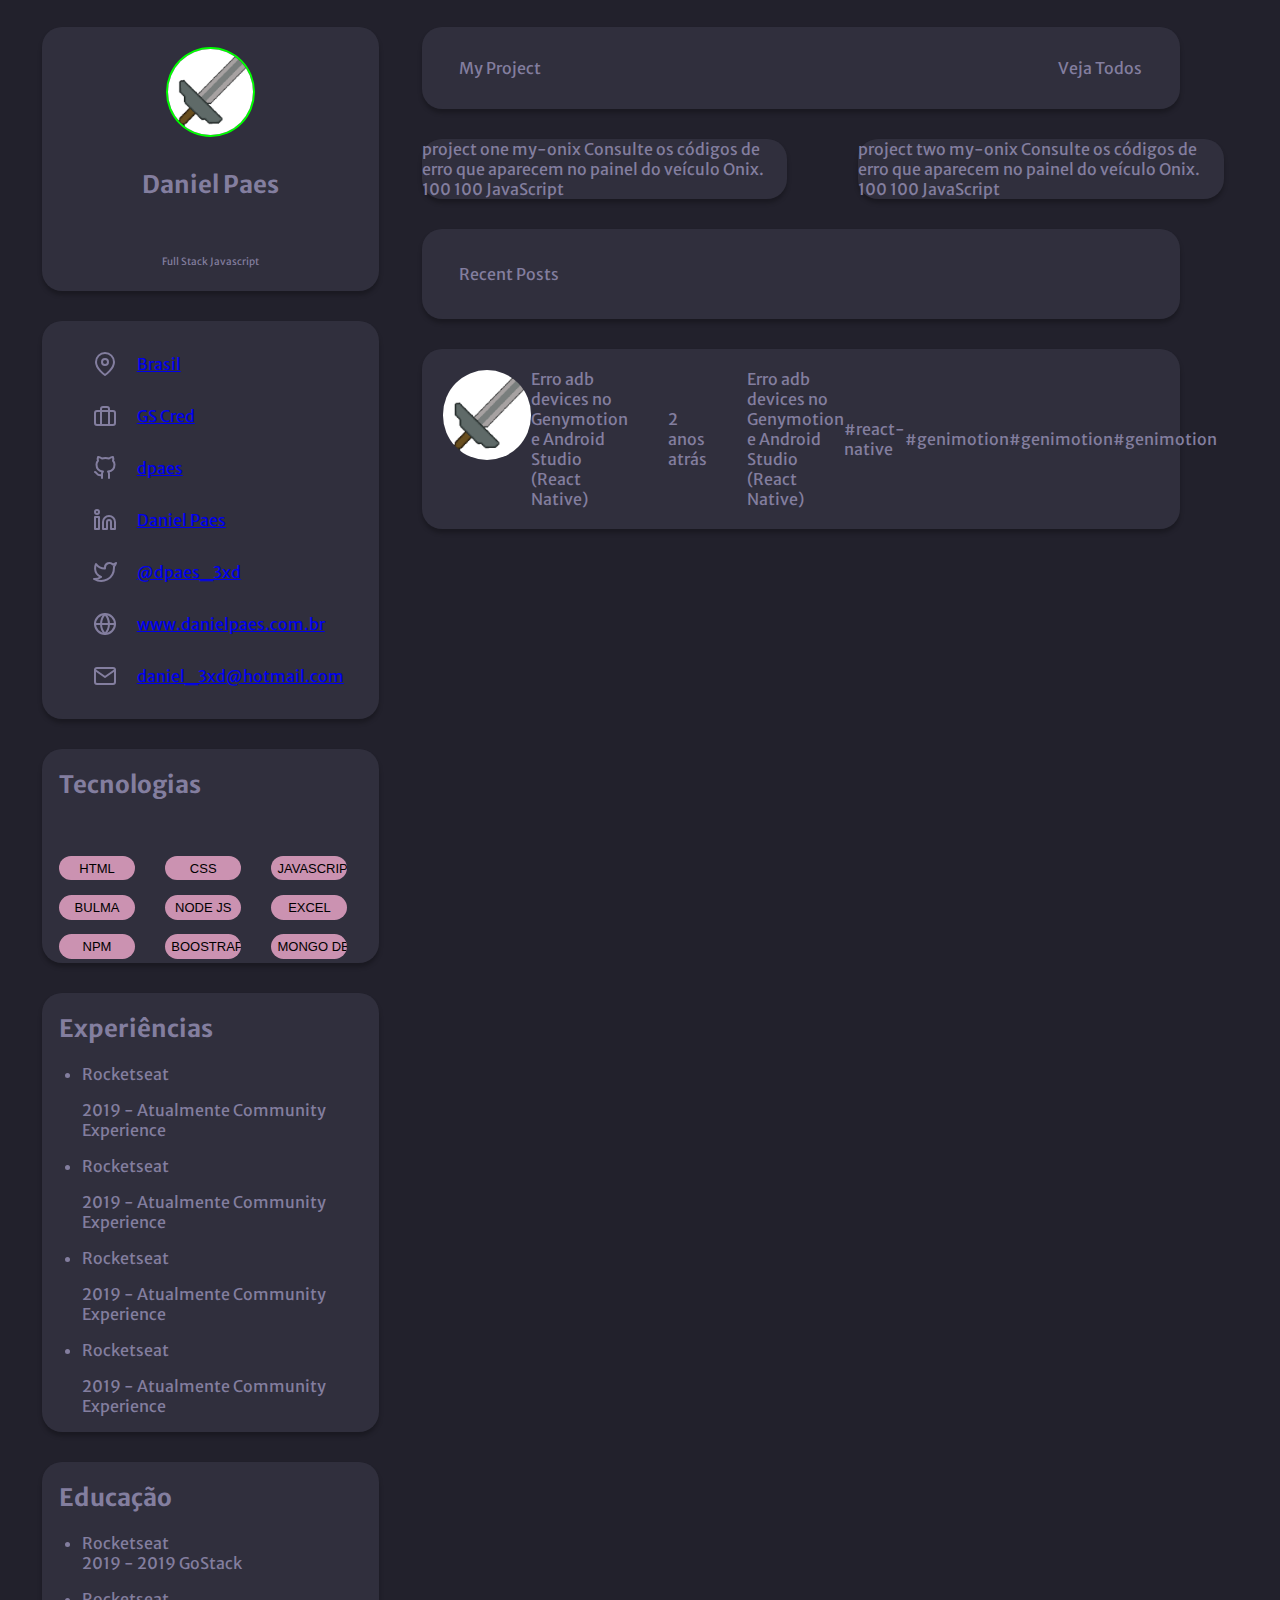
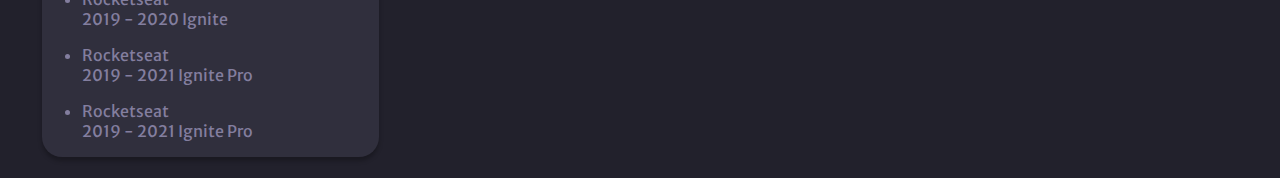
==== index.html @ 26289705 "alterado estilização de caixas e inserido conteudo" ====
<!DOCTYPE html>
<html lang="pt-br">
  <head>
    <meta charset="UTF-8" />
    <meta http-equiv="X-UA-Compatible" content="IE=edge" />
    <meta name="viewport" content="width=device-width, initial-scale=1.0" />
    <link
      rel="shortcut icon"
      href="../assets/favicon.ico"
      type="image/x-icon"
    />
    <title>Projeto Portifólio</title>
    <link rel="preconnect" href="https://fonts.googleapis.com" />
    <link rel="preconnect" href="https://fonts.gstatic.com" crossorigin />
    <link
      href="https://fonts.googleapis.com/css2?family=Merriweather+Sans:wght@400;500;700&display=swap"
      rel="stylesheet"
    />
    <link rel="stylesheet" href="./style.css" />
  </head>
  <body>
    <div class="container">
      <div class="box box-left">
        <div class="box box-profile">
          <br />
          <img
            src="./images/images.png"
            alt="Foto Perfil"
            class="imgProfileRound"
          />
          <h4 class="title-boxes">Daniel Paes</h4>
          <h6 class="miniText-boxes">Full Stack Javascript</h6>
        </div>
        <div class="box box-links">
          <div class="box-inside-links">
            <div class="box-image-links" id="localizacaoDiv">
              <img
                src="./assets/map-pin.svg"
                alt="Localização Icon"
                class="linksIcons"
              />
              <p>
                <a
                  href="https://www.google.com.br/search?q=brasil+localização&sxsrf=ALiCzsbPzWSX9KMfGEysmFuiwO-oyXqjLA%3A1670632378542&ei=utOTY6zbIOLT1sQPnu6x0A8&gs_ssp=eJzj4tDP1TcwNE0rMmD0EkkqSizOzFHIyU9OzMmsSjy8_PDifACklgwG&oq=Brasil+localiza&gs_lcp=[base64]&sclient=gws-wiz-serp"
                  >Brasil</a>
              </p>
            </div>

            <div class="box-image-links">
              <img
                src="./assets/briefcase.svg"
                alt="Mala Icon"
                class="linksIcons"
              />
              <p><a href="https://gscrd.com.br">GS Cred</a></p>
            </div>

            <div class="box-image-links">
              <img
                src="./assets/github.svg"
                alt="githubIcon"
                class="linksIcons"
              />
              <p><a href="https://github.com/dpaes">dpaes</a></p>
            </div>

            <div class="box-image-links">
              <img
                src="./assets/linkedin.svg"
                alt="linkedinIcon"
                class="linksIcons"
              />
              <p><a href="https://www.linkedin.com/in/daniel-paes-683091b6/">Daniel Paes</a></p>
            </div>

            <div class="box-image-links">
              <img
                src="./assets/twitter.svg"
                alt="twitterIcon"
                class="linksIcons"
              />
              <p><a href="https://twitter.com/dpaes_3xd">@dpaes_3xd</a></p>
            </div>

            <div class="box-image-links">
              <img src="./assets/globe.svg" alt="globeIcon" class="linksIcons" />
              <p><a href="./index.html">www.danielpaes.com.br</a></p>
            </div>

            <div class="box-image-links" id="mailDiv">
              <img src="./assets/mail.svg" alt="mailIcon" class="linksIcons" />
              <p><a href="mailto:daniel_3xd@hotmail.com">daniel_3xd@hotmail.com</a></p>
            </div>
          </div>
        </div>
        <div class="box box-tech">
                <div class="div-title-tech">
                <h2 class="title-boxes" id="title-tech">Tecnologias</h2>
                </div>
                <div class="box-techButtons">
                  <input type="button" value="HTML" class="techButtons">
                  <input type="button" value="CSS" class="techButtons">
                  <input type="button" value="JAVASCRIPT" class="techButtons">
                  <input type="button" value="BULMA" class="techButtons">
                  <input type="button" value="NODE JS" class="techButtons">
                  <input type="button" value="EXCEL" class="techButtons">
                  <input type="button" value="NPM" class="techButtons">
                  <input type="button" value="BOOSTRAP" class="techButtons">
                  <input type="button" value="MONGO DB" class="techButtons">
                  
                </div>
            
        </div>
        <div class="box box-experiences">

          <div><h2 id="title-experiences">Experiências</h2></div>

          <div>
            <ul>
              <li>Rocketseat</li>
              <p>2019 - Atualmente
                Community Experience</p>
            </ul>
            <ul>
              <li>Rocketseat</li>
              <p>2019 - Atualmente
                Community Experience</p>
            </ul>
            <ul>
              <li>Rocketseat</li>
              <p>2019 - Atualmente
              Community Experience</p>
            </ul>
            <ul>
              <li>Rocketseat</li>
              <p>2019 - Atualmente
              Community Experience</p>
            </ul>    
          </div>
        </div>
        <div class="box box-education">
          <div><h2 id="title-education">Educação</h2></div>
          <ul>
            <li>Rocketseat</li>
            2019 - 2019
            GoStack
          </ul>
          <ul>
            <li>Rocketseat</li>
            2019 - 2020
            Ignite
          </ul>
          <ul>
            <li>Rocketseat</li>
            2019 - 2021
            Ignite Pro
          </ul>
          <ul>
            <li>Rocketseat</li>
            2019 - 2021
            Ignite Pro 
          </ul>
        </div>
      </div>
      <div class="box box-right">
        <div class="box box-myprojects">
          <div class="myprojects-items"><p>My Project</p></div>
          <div class="myprojects-items"><p>Veja Todos</p></div>
        </div>
        <div class="box box-projectOne">
          project one
          my-onix
          Consulte os códigos de erro que aparecem no painel do veículo Onix.
          100
          100
          JavaScript
        </div>
        <div class="box box-projectTwo">
          project two
          my-onix
          Consulte os códigos de erro que aparecem no painel do veículo Onix.
          100
          100
          JavaScript
        </div>
        <div class="box box-recentPosts">
          <div class="title-recent-posts">
            Recent Posts
          </div>
        </div>
        <div class="box box-posts">
          <div class="box-img-posts">
            <img src="./images/images.png" 
            alt="Foto Perfil" class="imgPostRound"/>
          </div>

          <p>Erro adb devices no Genymotion e Android Studio (React Native)</p>
          <blockquote>
            <p>2 anos atrás</p>
          </blockquote>
          
          <p>Erro adb devices no Genymotion e Android Studio (React Native)</p>

          <p>#react-native</p>
          <p>#genimotion</p>
          <p>#genimotion</p>
          <p>#genimotion</p>
        </div>
      </div>
    </div>
  </body>
</html>
---- style.css ----
/* Importação das fontes Merriweather Sans com Weight 400, 500 e 700 */
@import url('https://fonts.googleapis.com/css2?family=Merriweather+Sans:wght@400;500;700&display=swap');

/* declarações de variaveis raiz com todas as cores padrões setadas */
:root {
  --body-bg-color: #22212c;
  --text-color: #837e9f;
  --bg-cards: #302f3d;
  --bg-techs: #cb92b1;
  --border-profile-img: #00FF00;
  --box-shadow: rgba(0, 0, 0, 0.25);
  --border-black-boxes: #000000;
}

/* padronização de tamanho de tela e background para layout */
body{
  margin: 0;
  width: 98.80vw;
  height: auto;
  background-color: var(--body-bg-color);
  box-sizing: border-box;
  font-family: "Merriweather Sans", sans-serif;
}

/* container maior para organizar divs menores */
.container {
  box-sizing: inherit;
  width: 100%;
  height: 100%;
  display: flex;
  justify-content: space-evenly;
  flex-direction: row;
  background-color: var(--body-bg-color);
}

/* todos os titulos do layout */
.title-boxes{
  font-weight: 700;
  font-size: x-large;
}

.miniText-boxes{
  font-weight: 400;
  font-size: x-small;
}

/* classe para estilização comum das divs */
.box {
  box-sizing: inherit;
  color: var(--text-color);
}

/* div que alinha coluna esquerda com divs menores */
.box-left{
  display: flex;
  border: inherit;
  flex-direction: column;
  align-items: center;
  align-content: center;
  width: 50%;
  height: 100%;
  justify-content: space-around;
  gap: 30px;
}

/* div filho da box-left, responsável pela foto de perfil, nome e função do individuo. */
.box-profile {
  background-color: var(--bg-cards);
  order: -2;
  width: 80%;
  height: 40%;
  margin-top: 3vh;
  border-radius: 20px;
  text-align: center;
  box-shadow: 0px 4px 4px var(--box-shadow);
  display: flex;
  flex-direction: column;
  align-items: center;
}

/* classe da imagem do perfil do individuo */
.imgProfileRound{
  box-sizing: inherit;
  border-radius: 50%;
  width: auto;
  height: 10vh;
  border: 2px solid var(--border-profile-img);
}

/* div filho da box-left, responsável pelos links relacionados ao individuo */
.box-links {
  background-color: var(--bg-cards);
  order: -1;
  width: 80%;
  height: 30%;
  border-radius: 20px;
  box-shadow: 0px 4px 4px var(--box-shadow);
  display: flex;
  flex-direction: column;
  box-sizing: inherit;
  align-content: center;
}

/* div filho de box-links, responsável por alinhar os textos ao lado dos icones */
.box-inside-links{
  display: flex;
  flex-direction: column;
  box-sizing: inherit;
  align-items: baseline;
}

/* div filho de box-inside-links, responsável por alinhar os icones e espaçamentos */
.box-image-links{
  display: inline-flex;
  gap: 20px;
  margin-left: 15%;
}

/* alinha o primeiro conteudo de box-links para ter espaçamento de acordo com layout */
#localizacaoDiv{
  margin-top: 5%;
}

/* alinha o ultimo conteudo de box-links para ter espaçamento de acordo com layout */
#mailDiv{
  margin-bottom: 5%;
}

/* troca a cor dos icones do box-links */
.linksIcons{
  filter: invert(53%) sepia(8%) saturate(1097%) hue-rotate(209deg) brightness(94%) contrast(87%);
}

/* div filho de box-left, responsável pela organização dos botões de tecnologias do individuo. */
.box-tech {
  background-color: var(--bg-cards);
  order: 0;
  width: 80%;
  height: 20%;
  border-radius: 20px;
  box-shadow: 0px 4px 4px var(--box-shadow);
  display: flex;
  flex-direction: column;
  box-sizing: inherit;
}

#title-tech{
  margin-left: 5%;
}

.div-title-tech{
  width: 100%;
  height: 10vh;
}

.box-techButtons{
  display: grid;
  grid-template-columns: 1fr 1fr 1fr;
  gap: 20% 5%;
  margin: 5% 5% 10% 5%; 
}

/* botões da box-tech e suas estilizações */
.techButtons{
  background-color: var(--bg-techs);
  border-radius: 20px;
  box-sizing: inherit;
  width: 5vw;
  height: 2.5vh;
  font-size: small;
  text-align: center;
  align-content: content;
  color: var(--border-black-boxes);
  border: none;
}

/* div filho do box-left, responsável pela lista de experiencias com suas estilizações */
.box-experiences {
  background-color: var(--bg-cards);
  order: 1;
  width: 80%;
  height: 20%;
  border-radius: 20px;
  box-shadow: 0px 4px 4px var(--box-shadow);
}

#title-experiences{
  margin-left: 5%;
}

/* div filho do box-left, responsável por listar os cursos do individuo. */
.box-education {
  background-color: var(--bg-cards);
  order: 2;
  width: 80%;
  height: 20%;
  margin-bottom: 5%;
  border-radius: 20px;
  box-shadow: 0px 4px 4px var(--box-shadow);
}

#title-education{
  font-weight: 700;
  margin-left: 5%;
}

/* div que alinha a coluna direita com divs menores. */
.box-right{
  display: grid;
  grid-template-columns: 1fr 1fr;
  grid-template-areas: 
  "myproject myproject"
  "projectOne projectTwo"
  "recentPosts recentPosts"
  "posts posts";
  border: inherit;
  width: 100%;
  height: 100%;
  gap: 30px;
}

/* div filho de box-right, responsável por apresentar os projetos */
.box-myprojects {
  width: 90%;
  height: auto;
  grid-area: myproject;
  margin-top: 3vh;
  margin-right: 5%;
  border-radius: 20px;
  background-color: var(--bg-cards);
  box-shadow: 0px 4px 4px var(--box-shadow);
  display: flex;
  flex-direction: row;
  justify-content: space-between;
}

.myprojects-items{
  display: inline-flex;
  padding: 2% 5% 2% 5%;
}

/* div filho de box-right, responsável por apresentar o primeiro projeto */
.box-projectOne {
  width: 90%;
  height: auto;
  border-radius: 20px;
  grid-area: projectOne;
  background-color: var(--bg-cards);
  box-shadow: 0px 4px 4px var(--box-shadow);
}

/* div filho de box-right, responsável por apresentar o segundo projeto */
.box-projectTwo {
  width: 90%;
  height: auto;
  margin-right: 3vw;
  grid-area: projectTwo;
  border-radius: 20px;
  background-color: var(--bg-cards);
  box-shadow: 0px 4px 4px var(--box-shadow);
}

/* div filho de box-right, responsável de apresentar posts recentes */
.box-recentPosts {
  width: 90%;
  height: 10vh;
  margin-right: 5%;
  grid-area: recentPosts;
  border-radius: 20px;
  background-color: var(--bg-cards);
  box-shadow: 0px 4px 4px var(--box-shadow);
}

.title-recent-posts{
  display: flex;
  flex-direction: row;
  width: auto;
  height: 100%;
  align-items: center;
  margin-left: 5%;
}

/* div filho de box-right, responsável de apresentar as postagens */
.box-posts {
  width: 90%;
  height: 20vh;
  grid-area: posts;
  border-radius: 20px;
  background-color: var(--bg-cards);
  box-shadow: 0px 4px 4px var(--box-shadow);
  display: flex;
  flex-direction: row;
  align-items: center;
  padding: 2.5%;
}

.box-img-posts{
  width: 20%;
  height: 100%;
  display: inline;
}

.imgPostRound{
  box-sizing: border-box;
  border-radius: 50%;
  width: auto;
  height: 10vh;
}
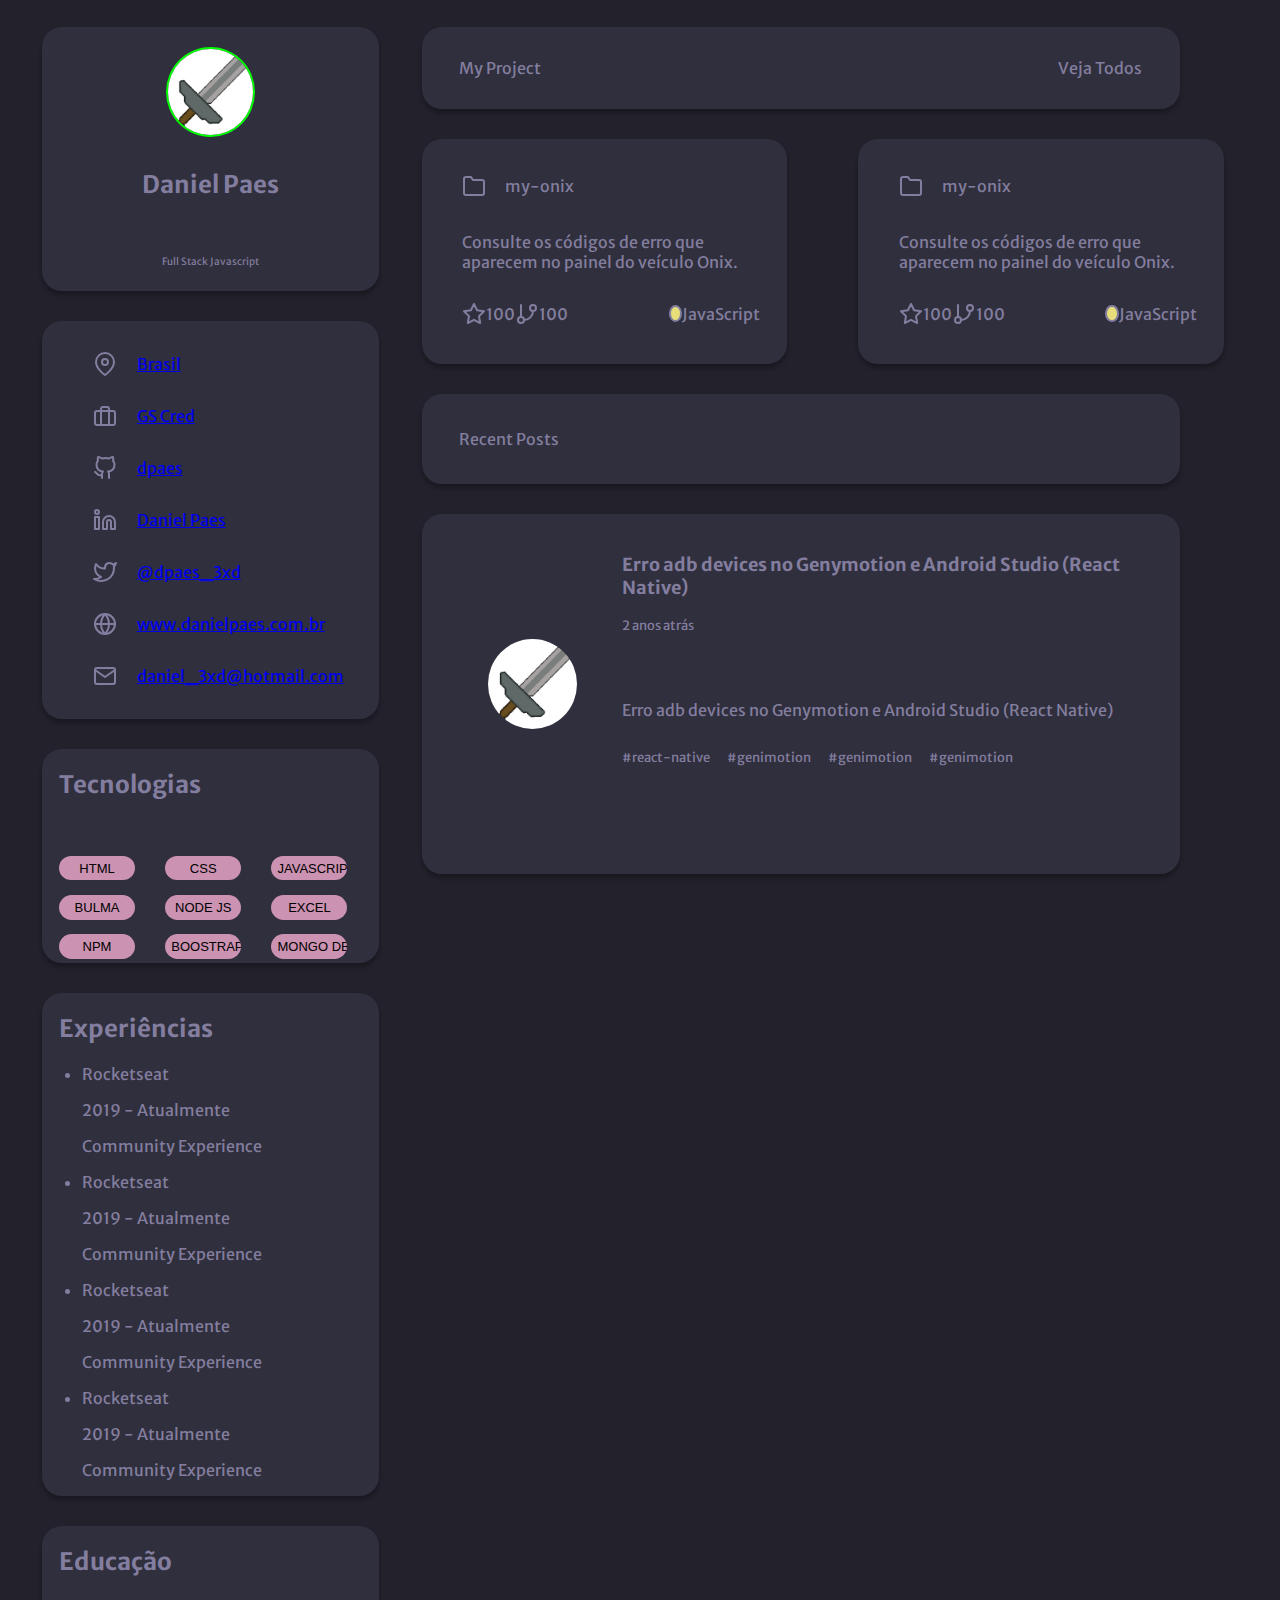
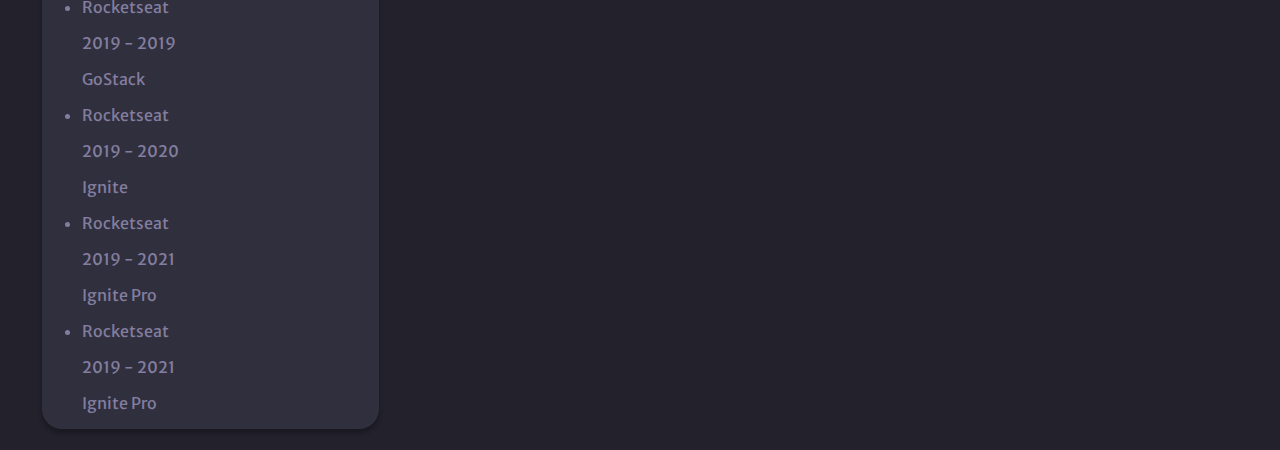
==== commit 46c125b4: "Mod fontes e espaçamentos" ====
--- a/index.html
+++ b/index.html
@@ -118,23 +118,23 @@
           <div>
             <ul>
               <li>Rocketseat</li>
-              <p>2019 - Atualmente
-                Community Experience</p>
+              <p>2019 - Atualmente</p>
+              <p>Community Experience</p>
             </ul>
             <ul>
               <li>Rocketseat</li>
-              <p>2019 - Atualmente
-                Community Experience</p>
+              <p>2019 - Atualmente</p>
+              <p>Community Experience</p>
             </ul>
             <ul>
               <li>Rocketseat</li>
-              <p>2019 - Atualmente
-              Community Experience</p>
+              <p>2019 - Atualmente</p>
+              <p>Community Experience</p>
             </ul>
             <ul>
               <li>Rocketseat</li>
-              <p>2019 - Atualmente
-              Community Experience</p>
+              <p>2019 - Atualmente</p>
+              <p>Community Experience</p>
             </ul>    
           </div>
         </div>
@@ -142,23 +142,23 @@
           <div><h2 id="title-education">Educação</h2></div>
           <ul>
             <li>Rocketseat</li>
-            2019 - 2019
-            GoStack
-          </ul>
-          <ul>
-            <li>Rocketseat</li>
-            2019 - 2020
-            Ignite
-          </ul>
-          <ul>
-            <li>Rocketseat</li>
-            2019 - 2021
-            Ignite Pro
-          </ul>
-          <ul>
-            <li>Rocketseat</li>
-            2019 - 2021
-            Ignite Pro 
+            <p>2019 - 2019</p>
+            <p>GoStack</p>
+          </ul>
+          <ul>
+            <li>Rocketseat</li>
+            <p>2019 - 2020</p>
+            <p>Ignite</p>
+          </ul>
+          <ul>
+            <li>Rocketseat</li>
+            <p>2019 - 2021</p>
+            <p>Ignite Pro</p>
+          </ul>
+          <ul>
+            <li>Rocketseat</li>
+            <p>2019 - 2021</p>
+            <p>Ignite Pro</p> 
           </ul>
         </div>
       </div>
@@ -168,20 +168,50 @@
           <div class="myprojects-items"><p>Veja Todos</p></div>
         </div>
         <div class="box box-projectOne">
-          project one
-          my-onix
-          Consulte os códigos de erro que aparecem no painel do veículo Onix.
-          100
-          100
-          JavaScript
+          <div class="box-projectOne-folder">
+            <img src="./assets/folder.svg" alt="Folder"class="linksIcons">
+            <p>my-onix</p>
+          </div>
+          <p>Consulte os códigos de erro que aparecem no painel do veículo Onix.</p>
+          <div class="box-icons-assets">
+            <div class="box-projectOne-star">
+              <img src="./assets/star.svg" alt="Star" class="linksIcons">
+              <p>100</p>
+            </div>
+            <div class="box-projectOne-git-branch"> 
+              <img src="./assets/git-branch.svg" alt="Git-Branch" class="linksIcons">
+              <p>100</p>
+            </div>
+            <div class="box-icon-language">
+              <div class="align-box-icon-language">
+                <div class="icon-language"></div>
+                <p>JavaScript</p>
+              </div>
+            </div>
+          </div>
         </div>
         <div class="box box-projectTwo">
-          project two
-          my-onix
-          Consulte os códigos de erro que aparecem no painel do veículo Onix.
-          100
-          100
-          JavaScript
+          <div class="box-projectTwo-folder">
+            <img src="./assets/folder.svg" alt="Folder"class="linksIcons">
+            <p>my-onix</p>
+          </div>
+          <p>Consulte os códigos de erro que aparecem no painel do veículo Onix.</p>
+          <div class="box-icons-assets">
+            <div class="box-projectTwo-star">
+              <img src="./assets/star.svg" alt="Star" class="linksIcons">
+              <p>100</p>
+            </div>
+            <div class="box-projectTwo-git-branch"> 
+              <img src="./assets/git-branch.svg" alt="Git-Branch" class="linksIcons">
+              <p>100</p>
+            </div>
+            <div class="box-icon-language">
+              <div class="align-box-icon-language">
+                <div class="icon-language"></div>
+                <p>JavaScript</p>
+              </div>
+            </div>
+          </div>
         </div>
         <div class="box box-recentPosts">
           <div class="title-recent-posts">
@@ -189,22 +219,25 @@
           </div>
         </div>
         <div class="box box-posts">
-          <div class="box-img-posts">
+          <div class="box-img-post">
             <img src="./images/images.png" 
             alt="Foto Perfil" class="imgPostRound"/>
           </div>
-
-          <p>Erro adb devices no Genymotion e Android Studio (React Native)</p>
-          <blockquote>
-            <p>2 anos atrás</p>
-          </blockquote>
-          
-          <p>Erro adb devices no Genymotion e Android Studio (React Native)</p>
-
-          <p>#react-native</p>
-          <p>#genimotion</p>
-          <p>#genimotion</p>
-          <p>#genimotion</p>
+          <br>
+          <div class="box-align-post-middleTop">
+            <p>Erro adb devices no Genymotion e Android Studio (React Native)</p>
+            <p id="font400">2 anos atrás</p>
+          </div>
+          <br>
+          <div class="box-align-post-middleBottom">
+            <p>Erro adb devices no Genymotion e Android Studio (React Native)</p>
+            <div id="box-align-post-bottom">
+              <p>#react-native</p>
+              <p>#genimotion</p>
+              <p>#genimotion</p>
+              <p>#genimotion</p>
+            </div>
+          </div>
         </div>
       </div>
     </div>
--- a/style.css
+++ b/style.css
@@ -247,17 +247,62 @@
   grid-area: projectOne;
   background-color: var(--bg-cards);
   box-shadow: 0px 4px 4px var(--box-shadow);
+  padding: 5% 10% 5% 10%;
+}
+
+.box-projectOne-folder,
+.box-projectTwo-folder{
+  display: inline-flex;
+  gap: 1.5vw;
+}
+
+.box-projectOne-star,
+.box-projectTwo-star,
+.box-projectOne-git-branch,
+.box-projectTwo-git-branch{
+  display: inline-flex;
+}
+
+.box-icon-language{
+  display: inline-flex;
+  flex-direction: row;
+  align-items: center;
+  justify-content: right;
+}
+
+.box-icons-assets{
+  display: inline-flex;
+  align-items: center;
+  justify-content: space-around;
+  flex-direction: row;
+}
+
+.align-box-icon-language{
+  display: flex;
+  flex-direction: row;
+  align-items: center;
+  width: 15vw;
+  height: auto;
+  justify-content: flex-end;
+}
+
+.icon-language{
+  background-color: #E7DE79;
+  border: 2px solid #837E9F;
+  border-radius: 50%;
+  width: 0.75vw;
+  height: 1.5vh;
 }
 
 /* div filho de box-right, responsável por apresentar o segundo projeto */
 .box-projectTwo {
   width: 90%;
   height: auto;
-  margin-right: 3vw;
   grid-area: projectTwo;
   border-radius: 20px;
   background-color: var(--bg-cards);
   box-shadow: 0px 4px 4px var(--box-shadow);
+  padding: 5% 10% 5% 10%;
 }
 
 /* div filho de box-right, responsável de apresentar posts recentes */
@@ -283,26 +328,70 @@
 /* div filho de box-right, responsável de apresentar as postagens */
 .box-posts {
   width: 90%;
-  height: 20vh;
+  height: 40vh;
   grid-area: posts;
   border-radius: 20px;
   background-color: var(--bg-cards);
   box-shadow: 0px 4px 4px var(--box-shadow);
-  display: flex;
-  flex-direction: row;
-  align-items: center;
+  box-sizing: border-box;
   padding: 2.5%;
-}
-
-.box-img-posts{
-  width: 20%;
-  height: 100%;
-  display: inline;
+  display: grid;
+  grid-template-rows: 1fr 1fr;
+  grid-template-columns: 1fr 1fr 1fr 1fr;
+  grid-template-areas: 
+    "img middleTop middleTop middleTop"
+    "img middleBottom middleBottom middleBottom"
+    ;
+}
+
+.box-img-post{
+  width: auto;
+  height: 100%;
+  box-sizing: inherit;
+  grid-area: img;
+  display: flex;
+  justify-content: center;
+  align-items: center;
 }
 
 .imgPostRound{
-  box-sizing: border-box;
+  box-sizing: inherit;
   border-radius: 50%;
   width: auto;
   height: 10vh;
+}
+
+.box-align-post-middleTop{
+  box-sizing: inherit;
+  grid-area: middleTop;
+  font-size: large;
+  font-weight: 700;
+  font-style: bold;
+  width: 100%;
+  height: auto;
+}
+
+#font400{
+  font-size: small;
+  font-weight: 400;
+  font-style: normal;
+  text-align: left;
+}
+
+.box-align-post-middleBottom{
+  box-sizing: inherit;
+  grid-area: middleBottom;
+  font-style: normal;
+  font-weight: 400;
+  width: 100%;
+  height: auto;
+}
+
+#box-align-post-bottom{
+  box-sizing: inherit;
+  display: inline-flex;
+  flex-direction: row;
+  gap: 5%;
+  font-size: small;
+  white-space: nowrap;
 }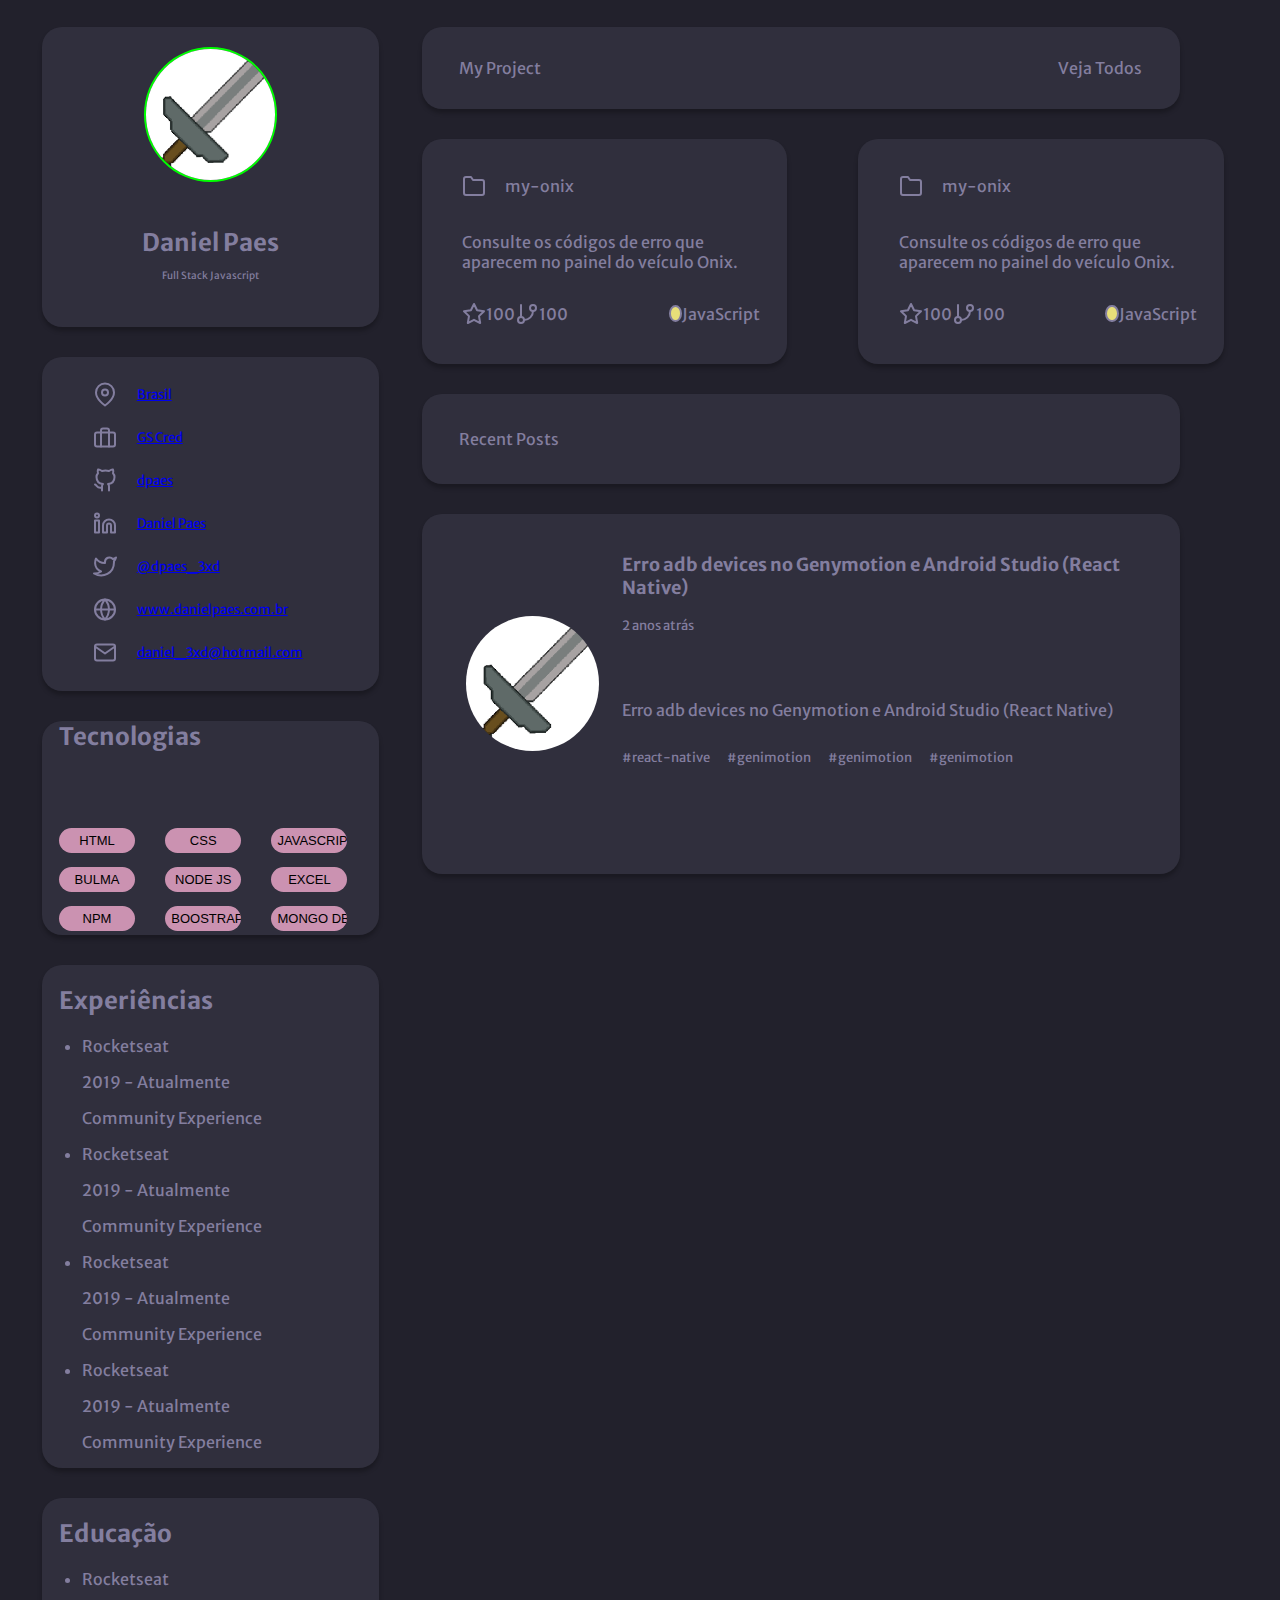
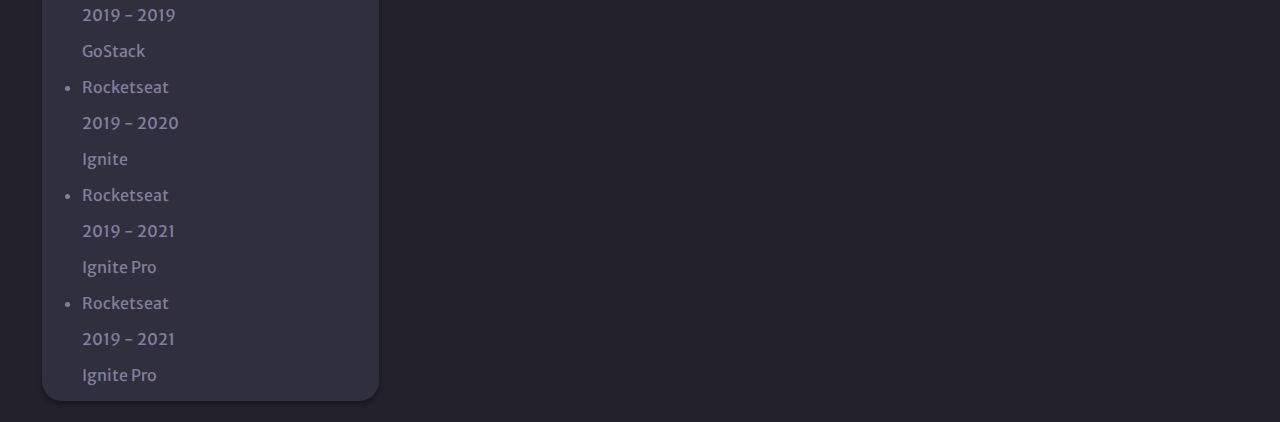
==== commit 3c62bba4: "mod two" ====
--- a/index.html
+++ b/index.html
@@ -28,8 +28,8 @@
             alt="Foto Perfil"
             class="imgProfileRound"
           />
-          <h4 class="title-boxes">Daniel Paes</h4>
-          <h6 class="miniText-boxes">Full Stack Javascript</h6>
+          <p class="title-boxes">Daniel Paes</p>
+          <p class="miniText-boxes">Full Stack Javascript</p>
         </div>
         <div class="box box-links">
           <div class="box-inside-links">
--- a/style.css
+++ b/style.css
@@ -37,11 +37,16 @@
 .title-boxes{
   font-weight: 700;
   font-size: x-large;
+  display: inline;
+  margin-top: 5vh;
+  margin-bottom: 0.5px;
 }
 
 .miniText-boxes{
   font-weight: 400;
   font-size: x-small;
+  display: inline;
+  margin-bottom: 5vh;
 }
 
 /* classe para estilização comum das divs */
@@ -83,7 +88,7 @@
   box-sizing: inherit;
   border-radius: 50%;
   width: auto;
-  height: 10vh;
+  height: 15vh;
   border: 2px solid var(--border-profile-img);
 }
 
@@ -99,6 +104,9 @@
   flex-direction: column;
   box-sizing: inherit;
   align-content: center;
+  font-weight: 400;
+  font-size: small;
+  text-decoration: none;
 }
 
 /* div filho de box-links, responsável por alinhar os textos ao lado dos icones */
@@ -107,6 +115,9 @@
   flex-direction: column;
   box-sizing: inherit;
   align-items: baseline;
+  text-decoration: inherit;
+  font-size: inherit;
+  font-weight: inherit;
 }
 
 /* div filho de box-inside-links, responsável por alinhar os icones e espaçamentos */
@@ -358,7 +369,7 @@
   box-sizing: inherit;
   border-radius: 50%;
   width: auto;
-  height: 10vh;
+  height: 15vh;
 }
 
 .box-align-post-middleTop{
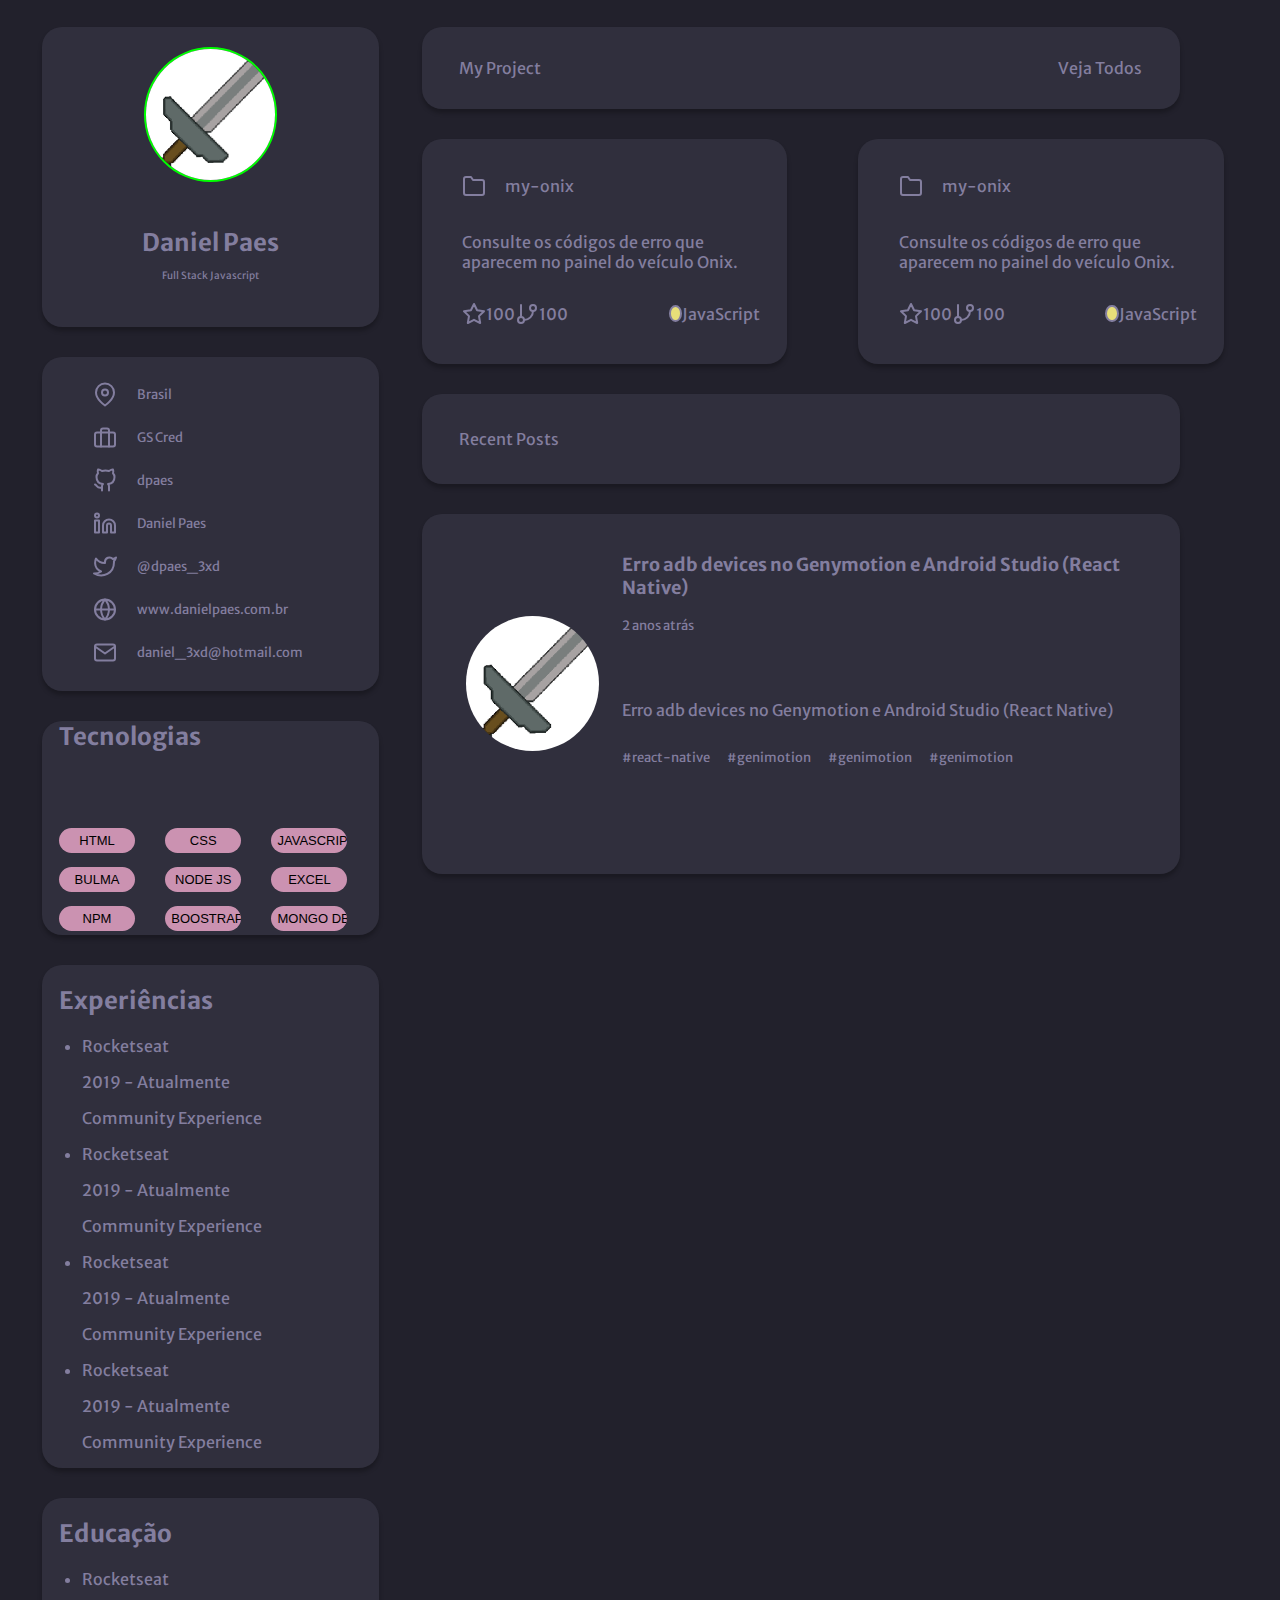
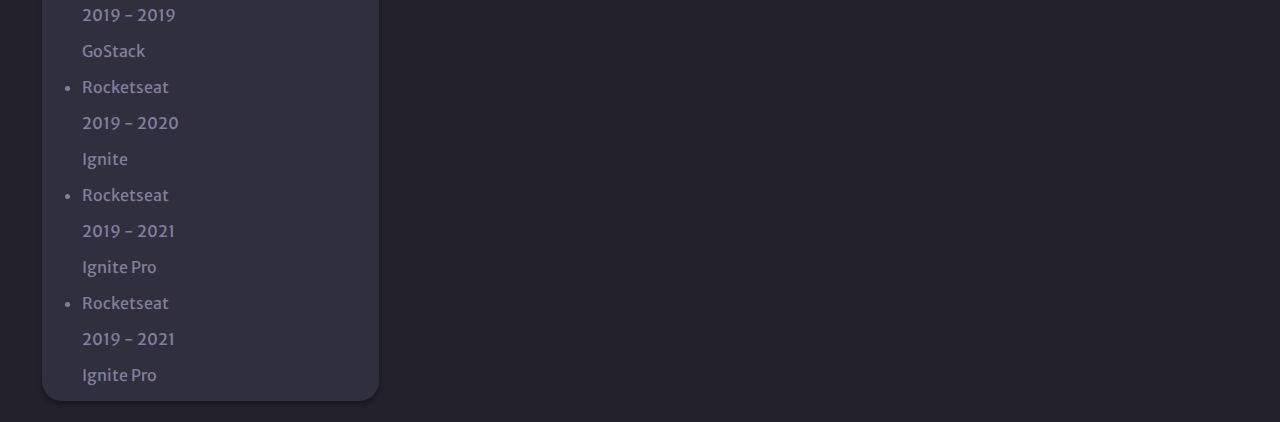
==== commit f562f444: "modificado interações e cores links" ====
--- a/index.html
+++ b/index.html
@@ -40,7 +40,7 @@
                 class="linksIcons"
               />
               <p>
-                <a
+                <a id="localizacaoLink"
                   href="https://www.google.com.br/search?q=brasil+localização&sxsrf=ALiCzsbPzWSX9KMfGEysmFuiwO-oyXqjLA%3A1670632378542&ei=utOTY6zbIOLT1sQPnu6x0A8&gs_ssp=eJzj4tDP1TcwNE0rMmD0EkkqSizOzFHIyU9OzMmsSjy8_PDifACklgwG&oq=Brasil+localiza&gs_lcp=[base64]&sclient=gws-wiz-serp"
                   >Brasil</a>
               </p>
@@ -52,7 +52,7 @@
                 alt="Mala Icon"
                 class="linksIcons"
               />
-              <p><a href="https://gscrd.com.br">GS Cred</a></p>
+              <p><a href="https://gscrd.com.br" id="malaLink">GS Cred</a></p>
             </div>
 
             <div class="box-image-links">
@@ -61,7 +61,7 @@
                 alt="githubIcon"
                 class="linksIcons"
               />
-              <p><a href="https://github.com/dpaes">dpaes</a></p>
+              <p><a href="https://github.com/dpaes" id="githubLink">dpaes</a></p>
             </div>
 
             <div class="box-image-links">
@@ -70,7 +70,7 @@
                 alt="linkedinIcon"
                 class="linksIcons"
               />
-              <p><a href="https://www.linkedin.com/in/daniel-paes-683091b6/">Daniel Paes</a></p>
+              <p><a href="https://www.linkedin.com/in/daniel-paes-683091b6/" id="linkedinLink">Daniel Paes</a></p>
             </div>
 
             <div class="box-image-links">
@@ -79,17 +79,17 @@
                 alt="twitterIcon"
                 class="linksIcons"
               />
-              <p><a href="https://twitter.com/dpaes_3xd">@dpaes_3xd</a></p>
+              <p><a href="https://twitter.com/dpaes_3xd" id="twitterLink">@dpaes_3xd</a></p>
             </div>
 
             <div class="box-image-links">
               <img src="./assets/globe.svg" alt="globeIcon" class="linksIcons" />
-              <p><a href="./index.html">www.danielpaes.com.br</a></p>
+              <p><a href="./index.html" id="globeLink">www.danielpaes.com.br</a></p>
             </div>
 
             <div class="box-image-links" id="mailDiv">
               <img src="./assets/mail.svg" alt="mailIcon" class="linksIcons" />
-              <p><a href="mailto:daniel_3xd@hotmail.com">daniel_3xd@hotmail.com</a></p>
+              <p><a href="mailto:daniel_3xd@hotmail.com" id="mailLink">daniel_3xd@hotmail.com</a></p>
             </div>
           </div>
         </div>
--- a/style.css
+++ b/style.css
@@ -106,7 +106,6 @@
   align-content: center;
   font-weight: 400;
   font-size: small;
-  text-decoration: none;
 }
 
 /* div filho de box-links, responsável por alinhar os textos ao lado dos icones */
@@ -115,9 +114,6 @@
   flex-direction: column;
   box-sizing: inherit;
   align-items: baseline;
-  text-decoration: inherit;
-  font-size: inherit;
-  font-weight: inherit;
 }
 
 /* div filho de box-inside-links, responsável por alinhar os icones e espaçamentos */
@@ -130,6 +126,17 @@
 /* alinha o primeiro conteudo de box-links para ter espaçamento de acordo com layout */
 #localizacaoDiv{
   margin-top: 5%;
+}
+
+#localizacaoLink,
+#malaLink,
+#githubLink,
+#linkedinLink,
+#twitterLink,
+#globeLink,
+#mailLink{
+  text-decoration: none;
+  color: var(--text-color);
 }
 
 /* alinha o ultimo conteudo de box-links para ter espaçamento de acordo com layout */
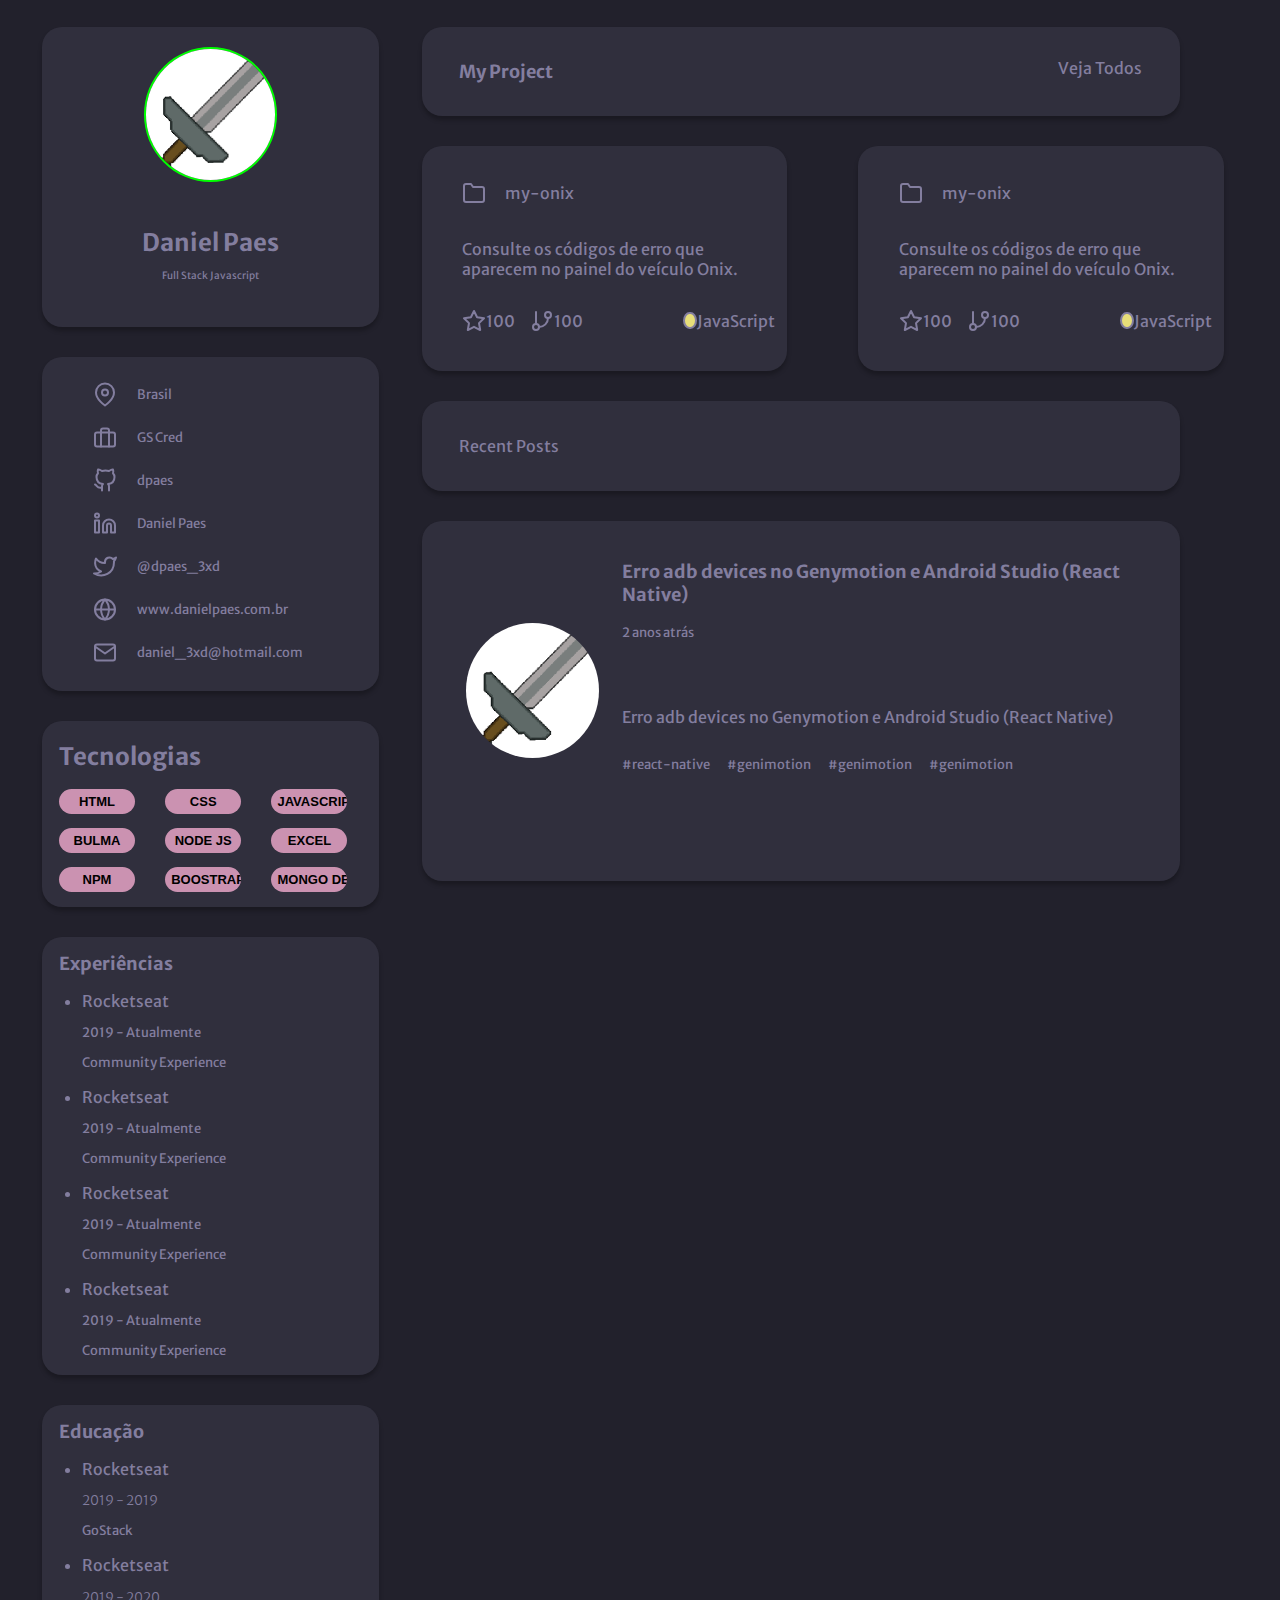
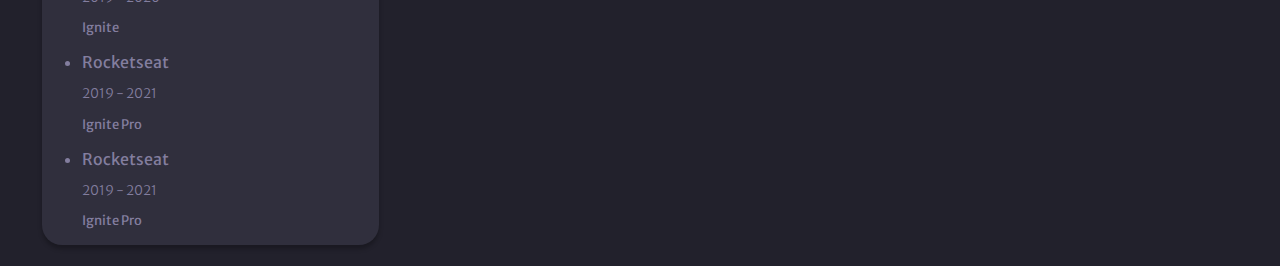
==== commit c4fa5ce2: "mod quase final" ====
--- a/index.html
+++ b/index.html
@@ -40,9 +40,11 @@
                 class="linksIcons"
               />
               <p>
-                <a id="localizacaoLink"
+                <a
+                  id="localizacaoLink"
                   href="https://www.google.com.br/search?q=brasil+localização&sxsrf=ALiCzsbPzWSX9KMfGEysmFuiwO-oyXqjLA%3A1670632378542&ei=utOTY6zbIOLT1sQPnu6x0A8&gs_ssp=eJzj4tDP1TcwNE0rMmD0EkkqSizOzFHIyU9OzMmsSjy8_PDifACklgwG&oq=Brasil+localiza&gs_lcp=[base64]&sclient=gws-wiz-serp"
-                  >Brasil</a>
+                  >Brasil</a
+                >
               </p>
             </div>
 
@@ -61,7 +63,9 @@
                 alt="githubIcon"
                 class="linksIcons"
               />
-              <p><a href="https://github.com/dpaes" id="githubLink">dpaes</a></p>
+              <p>
+                <a href="https://github.com/dpaes" id="githubLink">dpaes</a>
+              </p>
             </div>
 
             <div class="box-image-links">
@@ -70,7 +74,13 @@
                 alt="linkedinIcon"
                 class="linksIcons"
               />
-              <p><a href="https://www.linkedin.com/in/daniel-paes-683091b6/" id="linkedinLink">Daniel Paes</a></p>
+              <p>
+                <a
+                  href="https://www.linkedin.com/in/daniel-paes-683091b6/"
+                  id="linkedinLink"
+                  >Daniel Paes</a
+                >
+              </p>
             </div>
 
             <div class="box-image-links">
@@ -79,107 +89,153 @@
                 alt="twitterIcon"
                 class="linksIcons"
               />
-              <p><a href="https://twitter.com/dpaes_3xd" id="twitterLink">@dpaes_3xd</a></p>
-            </div>
-
-            <div class="box-image-links">
-              <img src="./assets/globe.svg" alt="globeIcon" class="linksIcons" />
-              <p><a href="./index.html" id="globeLink">www.danielpaes.com.br</a></p>
+              <p>
+                <a href="https://twitter.com/dpaes_3xd" id="twitterLink"
+                  >@dpaes_3xd</a
+                >
+              </p>
+            </div>
+
+            <div class="box-image-links">
+              <img
+                src="./assets/globe.svg"
+                alt="globeIcon"
+                class="linksIcons"
+              />
+              <p>
+                <a href="./index.html" id="globeLink">www.danielpaes.com.br</a>
+              </p>
             </div>
 
             <div class="box-image-links" id="mailDiv">
               <img src="./assets/mail.svg" alt="mailIcon" class="linksIcons" />
-              <p><a href="mailto:daniel_3xd@hotmail.com" id="mailLink">daniel_3xd@hotmail.com</a></p>
+              <p>
+                <a href="mailto:daniel_3xd@hotmail.com" id="mailLink"
+                  >daniel_3xd@hotmail.com</a
+                >
+              </p>
             </div>
           </div>
         </div>
         <div class="box box-tech">
-                <div class="div-title-tech">
-                <h2 class="title-boxes" id="title-tech">Tecnologias</h2>
-                </div>
-                <div class="box-techButtons">
-                  <input type="button" value="HTML" class="techButtons">
-                  <input type="button" value="CSS" class="techButtons">
-                  <input type="button" value="JAVASCRIPT" class="techButtons">
-                  <input type="button" value="BULMA" class="techButtons">
-                  <input type="button" value="NODE JS" class="techButtons">
-                  <input type="button" value="EXCEL" class="techButtons">
-                  <input type="button" value="NPM" class="techButtons">
-                  <input type="button" value="BOOSTRAP" class="techButtons">
-                  <input type="button" value="MONGO DB" class="techButtons">
-                  
-                </div>
-            
+          <div class="div-title-tech">
+            <br />
+            <h2 class="title-boxes" id="title-tech">Tecnologias</h2>
+          </div>
+          <div class="box-techButtons">
+            <a
+              href="https://www.google.com.br/search?q=html+linguagem&sxsrf=ALiCzsZhzMeEnl9hHIXZ9mH9N__MaBFzxA%3A1670960463679&source=hp&ei=T9WYY_emJvTZ5OUPt6yRqA4&iflsig=AJiK0e8AAAAAY5jjX_PREpborQSky0hSJ7rbGQZFdaAv&ved=0ahUKEwi3ivnmrPf7AhX0LLkGHTdWBOUQ4dUDCAg&uact=5&oq=html+linguagem&gs_lcp=[base64]&sclient=gws-wiz"
+              ><input type="button" value="HTML" class="techButtons"
+            /></a>
+            <a
+              href="https://www.google.com.br/search?q=css+estiliza%C3%A7%C3%A3o+conceito&sxsrf=ALiCzsbkZ0PBfuZKqPgZ4ZmSOlGvsxYZgw%3A1670960603937&ei=29WYY47gOPy45OUP6MiQ-AU&ved=0ahUKEwjOueyprff7AhV8HLkGHWgkBF8Q4dUDCA8&uact=5&oq=css+estiliza%C3%A7%C3%A3o+conceito&gs_lcp=[base64]&sclient=gws-wiz-serp"
+              ><input type="button" value="CSS" class="techButtons"
+            /></a>
+            <a
+              href="https://www.google.com.br/search?q=javascript+linguagem&sxsrf=ALiCzsb4NQsm0E6KUEag2fg8eOnVT8cShg%3A1670960628471&ei=9NWYY8GsHKqp5OUPsOmL2Ag&ved=0ahUKEwjB9sW1rff7AhWqFLkGHbD0AosQ4dUDCA8&uact=5&oq=javascript+linguagem&gs_lcp=[base64]&sclient=gws-wiz-serp"
+              ><input type="button" value="JAVASCRIPT" class="techButtons"
+            /></a>
+            <a
+              href="https://www.google.com.br/search?q=bulma+conceito&sxsrf=ALiCzsZZXixVjg-93bVF7JwyoxuUIA0xDw%3A1670960660800&ei=FNaYY-TAMIfM5OUP1Z2U4AQ&ved=0ahUKEwjkmvvErff7AhUHJrkGHdUOBUwQ4dUDCA8&uact=5&oq=bulma+conceito&gs_lcp=[base64]&sclient=gws-wiz-serp"
+              ><input type="button" value="BULMA" class="techButtons"
+            /></a>
+            <a
+              href="https://www.google.com.br/search?q=node+js+conceito&sxsrf=ALiCzsa2fGUjjx_7qilzR3RGC7v1F-a2Zg%3A1670960665445&ei=GdaYY-HqGpm55OUP7NS9gAY&ved=0ahUKEwih25bHrff7AhWZHLkGHWxqD2AQ4dUDCA8&uact=5&oq=node+js+conceito&gs_lcp=[base64]&sclient=gws-wiz-serp"
+              ><input type="button" value="NODE JS" class="techButtons"
+            /></a>
+            <a
+              href="https://www.google.com.br/search?q=excel+conceito&sxsrf=ALiCzsbgQpbEkw7qY6MT7fXTz-KvOwJERA%3A1670960679384&ei=J9aYY9OJF-vC5OUP58CD0AQ&ved=0ahUKEwiTuenNrff7AhVrIbkGHWfgAEoQ4dUDCA8&uact=5&oq=excel+conceito&gs_lcp=[base64]&sclient=gws-wiz-serp"
+              ><input type="button" value="EXCEL" class="techButtons"
+            /></a>
+            <a
+              href="https://www.google.com.br/search?q=npm+conceito&sxsrf=ALiCzsacpAGDYYOgwIVZXQW5hNrl3dX09w%3A1670960698427&ei=OtaYY9zRGcT05OUP7qWn2AY&ved=0ahUKEwjc1vPWrff7AhVEOrkGHe7SCWsQ4dUDCA8&uact=5&oq=npm+conceito&gs_lcp=[base64]&sclient=gws-wiz-serp"
+              ><input type="button" value="NPM" class="techButtons"
+            /></a>
+            <a
+              href="https://www.google.com.br/search?q=boostrap+framework+conceito&sxsrf=ALiCzsYmTjbqN5pPUK8CdmR3lC5erreUwg%3A1670960727521&ei=V9aYY8SzH8DE5OUPqtqgyA8&ved=0ahUKEwiEu-Pkrff7AhVAIrkGHSotCPkQ4dUDCA8&uact=5&oq=boostrap+framework+conceito&gs_lcp=[base64]&sclient=gws-wiz-serp"
+              ><input type="button" value="BOOSTRAP" class="techButtons"
+            /></a>
+            <a
+              href="https://www.google.com.br/search?q=mongo+db+conceito&sxsrf=ALiCzsZswDIr2TInGwCUTdfmWerCLItRCw%3A1670960731323&ei=W9aYY_CxE7Sr5OUPy4m_gAY&ved=0ahUKEwiwy8vmrff7AhW0FbkGHcvED2AQ4dUDCA8&uact=5&oq=mongo+db+conceito&gs_lcp=[base64]&sclient=gws-wiz-serp"
+              ><input type="button" value="MONGO DB" class="techButtons"
+            /></a>
+          </div>
         </div>
         <div class="box box-experiences">
-
-          <div><h2 id="title-experiences">Experiências</h2></div>
-
+          <div>
+            <h2 id="title-experiences">Experiências</h2>
+          </div>
           <div>
             <ul>
               <li>Rocketseat</li>
-              <p>2019 - Atualmente</p>
+              <p id="#subsub-title-experiences">2019 - Atualmente</p>
               <p>Community Experience</p>
             </ul>
             <ul>
               <li>Rocketseat</li>
-              <p>2019 - Atualmente</p>
+              <p id="#subsub-title-experiences">2019 - Atualmente</p>
               <p>Community Experience</p>
             </ul>
             <ul>
               <li>Rocketseat</li>
-              <p>2019 - Atualmente</p>
+              <p id="#subsub-title-experiences">2019 - Atualmente</p>
               <p>Community Experience</p>
             </ul>
             <ul>
               <li>Rocketseat</li>
-              <p>2019 - Atualmente</p>
+              <p id="#subsub-title-experiences">2019 - Atualmente</p>
               <p>Community Experience</p>
-            </ul>    
+            </ul>
           </div>
         </div>
         <div class="box box-education">
           <div><h2 id="title-education">Educação</h2></div>
           <ul>
             <li>Rocketseat</li>
-            <p>2019 - 2019</p>
+            <p id="subsub-title-education1">2019 - 2019</p>
             <p>GoStack</p>
           </ul>
           <ul>
             <li>Rocketseat</li>
-            <p>2019 - 2020</p>
+            <p id="subsub-title-education2">2019 - 2020</p>
             <p>Ignite</p>
           </ul>
           <ul>
             <li>Rocketseat</li>
-            <p>2019 - 2021</p>
+            <p id="subsub-title-education3">2019 - 2021</p>
             <p>Ignite Pro</p>
           </ul>
           <ul>
             <li>Rocketseat</li>
-            <p>2019 - 2021</p>
-            <p>Ignite Pro</p> 
+            <p id="subsub-title-education4">2019 - 2021</p>
+            <p>Ignite Pro</p>
           </ul>
         </div>
       </div>
       <div class="box box-right">
         <div class="box box-myprojects">
-          <div class="myprojects-items"><p>My Project</p></div>
+          <div class="myprojects-items"><p id="title-myprojects">My Project</p></div>
           <div class="myprojects-items"><p>Veja Todos</p></div>
         </div>
         <div class="box box-projectOne">
           <div class="box-projectOne-folder">
-            <img src="./assets/folder.svg" alt="Folder"class="linksIcons">
+            <img src="./assets/folder.svg" alt="Folder" class="linksIcons" />
             <p>my-onix</p>
           </div>
-          <p>Consulte os códigos de erro que aparecem no painel do veículo Onix.</p>
+          <p>
+            Consulte os códigos de erro que aparecem no painel do veículo Onix.
+          </p>
           <div class="box-icons-assets">
             <div class="box-projectOne-star">
-              <img src="./assets/star.svg" alt="Star" class="linksIcons">
+              <img src="./assets/star.svg" alt="Star" class="linksIcons" />
               <p>100</p>
             </div>
-            <div class="box-projectOne-git-branch"> 
-              <img src="./assets/git-branch.svg" alt="Git-Branch" class="linksIcons">
+            <div class="box-projectOne-git-branch">
+              <img
+                src="./assets/git-branch.svg"
+                alt="Git-Branch"
+                class="linksIcons"
+              />
               <p>100</p>
             </div>
             <div class="box-icon-language">
@@ -192,17 +248,23 @@
         </div>
         <div class="box box-projectTwo">
           <div class="box-projectTwo-folder">
-            <img src="./assets/folder.svg" alt="Folder"class="linksIcons">
+            <img src="./assets/folder.svg" alt="Folder" class="linksIcons" />
             <p>my-onix</p>
           </div>
-          <p>Consulte os códigos de erro que aparecem no painel do veículo Onix.</p>
+          <p>
+            Consulte os códigos de erro que aparecem no painel do veículo Onix.
+          </p>
           <div class="box-icons-assets">
             <div class="box-projectTwo-star">
-              <img src="./assets/star.svg" alt="Star" class="linksIcons">
+              <img src="./assets/star.svg" alt="Star" class="linksIcons" />
               <p>100</p>
             </div>
-            <div class="box-projectTwo-git-branch"> 
-              <img src="./assets/git-branch.svg" alt="Git-Branch" class="linksIcons">
+            <div class="box-projectTwo-git-branch">
+              <img
+                src="./assets/git-branch.svg"
+                alt="Git-Branch"
+                class="linksIcons"
+              />
               <p>100</p>
             </div>
             <div class="box-icon-language">
@@ -214,23 +276,28 @@
           </div>
         </div>
         <div class="box box-recentPosts">
-          <div class="title-recent-posts">
-            Recent Posts
-          </div>
+          <div class="title-recent-posts">Recent Posts</div>
         </div>
         <div class="box box-posts">
           <div class="box-img-post">
-            <img src="./images/images.png" 
-            alt="Foto Perfil" class="imgPostRound"/>
-          </div>
-          <br>
+            <img
+              src="./images/images.png"
+              alt="Foto Perfil"
+              class="imgPostRound"
+            />
+          </div>
+          <br />
           <div class="box-align-post-middleTop">
-            <p>Erro adb devices no Genymotion e Android Studio (React Native)</p>
+            <p>
+              Erro adb devices no Genymotion e Android Studio (React Native)
+            </p>
             <p id="font400">2 anos atrás</p>
           </div>
-          <br>
+          <br />
           <div class="box-align-post-middleBottom">
-            <p>Erro adb devices no Genymotion e Android Studio (React Native)</p>
+            <p>
+              Erro adb devices no Genymotion e Android Studio (React Native)
+            </p>
             <div id="box-align-post-bottom">
               <p>#react-native</p>
               <p>#genimotion</p>
@@ -242,4 +309,4 @@
       </div>
     </div>
   </body>
-</html>+</html>
--- a/style.css
+++ b/style.css
@@ -1,5 +1,5 @@
 /* Importação das fontes Merriweather Sans com Weight 400, 500 e 700 */
-@import url('https://fonts.googleapis.com/css2?family=Merriweather+Sans:wght@400;500;700&display=swap');
+@import url("https://fonts.googleapis.com/css2?family=Merriweather+Sans:wght@400;500;700&display=swap");
 
 /* declarações de variaveis raiz com todas as cores padrões setadas */
 :root {
@@ -7,15 +7,15 @@
   --text-color: #837e9f;
   --bg-cards: #302f3d;
   --bg-techs: #cb92b1;
-  --border-profile-img: #00FF00;
+  --border-profile-img: #00ff00;
   --box-shadow: rgba(0, 0, 0, 0.25);
   --border-black-boxes: #000000;
 }
 
 /* padronização de tamanho de tela e background para layout */
-body{
+body {
   margin: 0;
-  width: 98.80vw;
+  width: 98.8vw;
   height: auto;
   background-color: var(--body-bg-color);
   box-sizing: border-box;
@@ -34,7 +34,7 @@
 }
 
 /* todos os titulos do layout */
-.title-boxes{
+.title-boxes {
   font-weight: 700;
   font-size: x-large;
   display: inline;
@@ -42,7 +42,7 @@
   margin-bottom: 0.5px;
 }
 
-.miniText-boxes{
+.miniText-boxes {
   font-weight: 400;
   font-size: x-small;
   display: inline;
@@ -56,7 +56,7 @@
 }
 
 /* div que alinha coluna esquerda com divs menores */
-.box-left{
+.box-left {
   display: flex;
   border: inherit;
   flex-direction: column;
@@ -84,7 +84,7 @@
 }
 
 /* classe da imagem do perfil do individuo */
-.imgProfileRound{
+.imgProfileRound {
   box-sizing: inherit;
   border-radius: 50%;
   width: auto;
@@ -109,7 +109,7 @@
 }
 
 /* div filho de box-links, responsável por alinhar os textos ao lado dos icones */
-.box-inside-links{
+.box-inside-links {
   display: flex;
   flex-direction: column;
   box-sizing: inherit;
@@ -117,14 +117,14 @@
 }
 
 /* div filho de box-inside-links, responsável por alinhar os icones e espaçamentos */
-.box-image-links{
+.box-image-links {
   display: inline-flex;
   gap: 20px;
   margin-left: 15%;
 }
 
 /* alinha o primeiro conteudo de box-links para ter espaçamento de acordo com layout */
-#localizacaoDiv{
+#localizacaoDiv {
   margin-top: 5%;
 }
 
@@ -134,19 +134,20 @@
 #linkedinLink,
 #twitterLink,
 #globeLink,
-#mailLink{
+#mailLink {
   text-decoration: none;
   color: var(--text-color);
 }
 
 /* alinha o ultimo conteudo de box-links para ter espaçamento de acordo com layout */
-#mailDiv{
+#mailDiv {
   margin-bottom: 5%;
 }
 
 /* troca a cor dos icones do box-links */
-.linksIcons{
-  filter: invert(53%) sepia(8%) saturate(1097%) hue-rotate(209deg) brightness(94%) contrast(87%);
+.linksIcons {
+  filter: invert(53%) sepia(8%) saturate(1097%) hue-rotate(209deg)
+    brightness(94%) contrast(87%);
 }
 
 /* div filho de box-left, responsável pela organização dos botões de tecnologias do individuo. */
@@ -160,36 +161,37 @@
   display: flex;
   flex-direction: column;
   box-sizing: inherit;
-}
-
-#title-tech{
+  padding-bottom: 2.5%;
+}
+
+#title-tech {
   margin-left: 5%;
 }
 
-.div-title-tech{
+.div-title-tech {
   width: 100%;
-  height: 10vh;
-}
-
-.box-techButtons{
+}
+
+.box-techButtons {
   display: grid;
   grid-template-columns: 1fr 1fr 1fr;
   gap: 20% 5%;
-  margin: 5% 5% 10% 5%; 
+  margin: 5% 5% 10% 5%;
 }
 
 /* botões da box-tech e suas estilizações */
-.techButtons{
+.techButtons {
   background-color: var(--bg-techs);
   border-radius: 20px;
   box-sizing: inherit;
   width: 5vw;
   height: 2.5vh;
   font-size: small;
+  font-weight: bold;
   text-align: center;
-  align-content: content;
   color: var(--border-black-boxes);
   border: none;
+  cursor: pointer;
 }
 
 /* div filho do box-left, responsável pela lista de experiencias com suas estilizações */
@@ -202,8 +204,28 @@
   box-shadow: 0px 4px 4px var(--box-shadow);
 }
 
-#title-experiences{
+#title-experiences {
   margin-left: 5%;
+  font-size: large;
+  font-weight: 700;
+  font-style: normal;
+}
+
+.box-experiences div ul li{
+  font-size: medium;
+  font-weight: 400;
+  font-style: normal;
+}
+
+.box-experiences div ul p{
+  font-size: small;
+  font-weight: 400;
+  font-style: normal;
+}
+
+#subsub-title-experiences{
+  font-weight: 300;
+  font-size: smaller;
 }
 
 /* div filho do box-left, responsável por listar os cursos do individuo. */
@@ -217,20 +239,42 @@
   box-shadow: 0px 4px 4px var(--box-shadow);
 }
 
-#title-education{
+#title-education {
+  margin-left: 5%;
   font-weight: 700;
-  margin-left: 5%;
+  font-size: large;
+  font-style: normal;
+}
+
+.box-education div ul li{
+  font-size: medium;
+  font-weight: 400;
+  font-style: normal;
+}
+
+.box-education ul p{
+  font-size: small;
+  font-weight: 400;
+  font-style: normal;
+}
+
+#subsub-title-education1,
+#subsub-title-education2,
+#subsub-title-education3,
+#subsub-title-education4{
+  font-weight: 300;
+  font-size: smaller;
 }
 
 /* div que alinha a coluna direita com divs menores. */
-.box-right{
+.box-right {
   display: grid;
   grid-template-columns: 1fr 1fr;
-  grid-template-areas: 
-  "myproject myproject"
-  "projectOne projectTwo"
-  "recentPosts recentPosts"
-  "posts posts";
+  grid-template-areas:
+    "myproject myproject"
+    "projectOne projectTwo"
+    "recentPosts recentPosts"
+    "posts posts";
   border: inherit;
   width: 100%;
   height: 100%;
@@ -252,9 +296,15 @@
   justify-content: space-between;
 }
 
-.myprojects-items{
+.myprojects-items {
   display: inline-flex;
   padding: 2% 5% 2% 5%;
+}
+
+#title-myprojects{
+  font-weight: 700;
+  font-style: normal;
+  font-size: large;
 }
 
 /* div filho de box-right, responsável por apresentar o primeiro projeto */
@@ -269,7 +319,7 @@
 }
 
 .box-projectOne-folder,
-.box-projectTwo-folder{
+.box-projectTwo-folder {
   display: inline-flex;
   gap: 1.5vw;
 }
@@ -277,25 +327,30 @@
 .box-projectOne-star,
 .box-projectTwo-star,
 .box-projectOne-git-branch,
-.box-projectTwo-git-branch{
-  display: inline-flex;
-}
-
-.box-icon-language{
+.box-projectTwo-git-branch {
+  display: inline-flex;
+}
+
+.box-projectOne-git-branch,
+.box-projectTwo-git-branch {
+  margin-left: 5%;
+}
+
+.box-icon-language {
   display: inline-flex;
   flex-direction: row;
   align-items: center;
   justify-content: right;
 }
 
-.box-icons-assets{
+.box-icons-assets {
   display: inline-flex;
   align-items: center;
   justify-content: space-around;
   flex-direction: row;
 }
 
-.align-box-icon-language{
+.align-box-icon-language {
   display: flex;
   flex-direction: row;
   align-items: center;
@@ -304,9 +359,9 @@
   justify-content: flex-end;
 }
 
-.icon-language{
-  background-color: #E7DE79;
-  border: 2px solid #837E9F;
+.icon-language {
+  background-color: #e7de79;
+  border: 2px solid #837e9f;
   border-radius: 50%;
   width: 0.75vw;
   height: 1.5vh;
@@ -334,7 +389,7 @@
   box-shadow: 0px 4px 4px var(--box-shadow);
 }
 
-.title-recent-posts{
+.title-recent-posts {
   display: flex;
   flex-direction: row;
   width: auto;
@@ -356,13 +411,12 @@
   display: grid;
   grid-template-rows: 1fr 1fr;
   grid-template-columns: 1fr 1fr 1fr 1fr;
-  grid-template-areas: 
+  grid-template-areas:
     "img middleTop middleTop middleTop"
-    "img middleBottom middleBottom middleBottom"
-    ;
-}
-
-.box-img-post{
+    "img middleBottom middleBottom middleBottom";
+}
+
+.box-img-post {
   width: auto;
   height: 100%;
   box-sizing: inherit;
@@ -372,14 +426,14 @@
   align-items: center;
 }
 
-.imgPostRound{
+.imgPostRound {
   box-sizing: inherit;
   border-radius: 50%;
   width: auto;
   height: 15vh;
 }
 
-.box-align-post-middleTop{
+.box-align-post-middleTop {
   box-sizing: inherit;
   grid-area: middleTop;
   font-size: large;
@@ -389,14 +443,14 @@
   height: auto;
 }
 
-#font400{
+#font400 {
   font-size: small;
   font-weight: 400;
   font-style: normal;
   text-align: left;
 }
 
-.box-align-post-middleBottom{
+.box-align-post-middleBottom {
   box-sizing: inherit;
   grid-area: middleBottom;
   font-style: normal;
@@ -405,11 +459,11 @@
   height: auto;
 }
 
-#box-align-post-bottom{
+#box-align-post-bottom {
   box-sizing: inherit;
   display: inline-flex;
   flex-direction: row;
   gap: 5%;
   font-size: small;
   white-space: nowrap;
-}+}
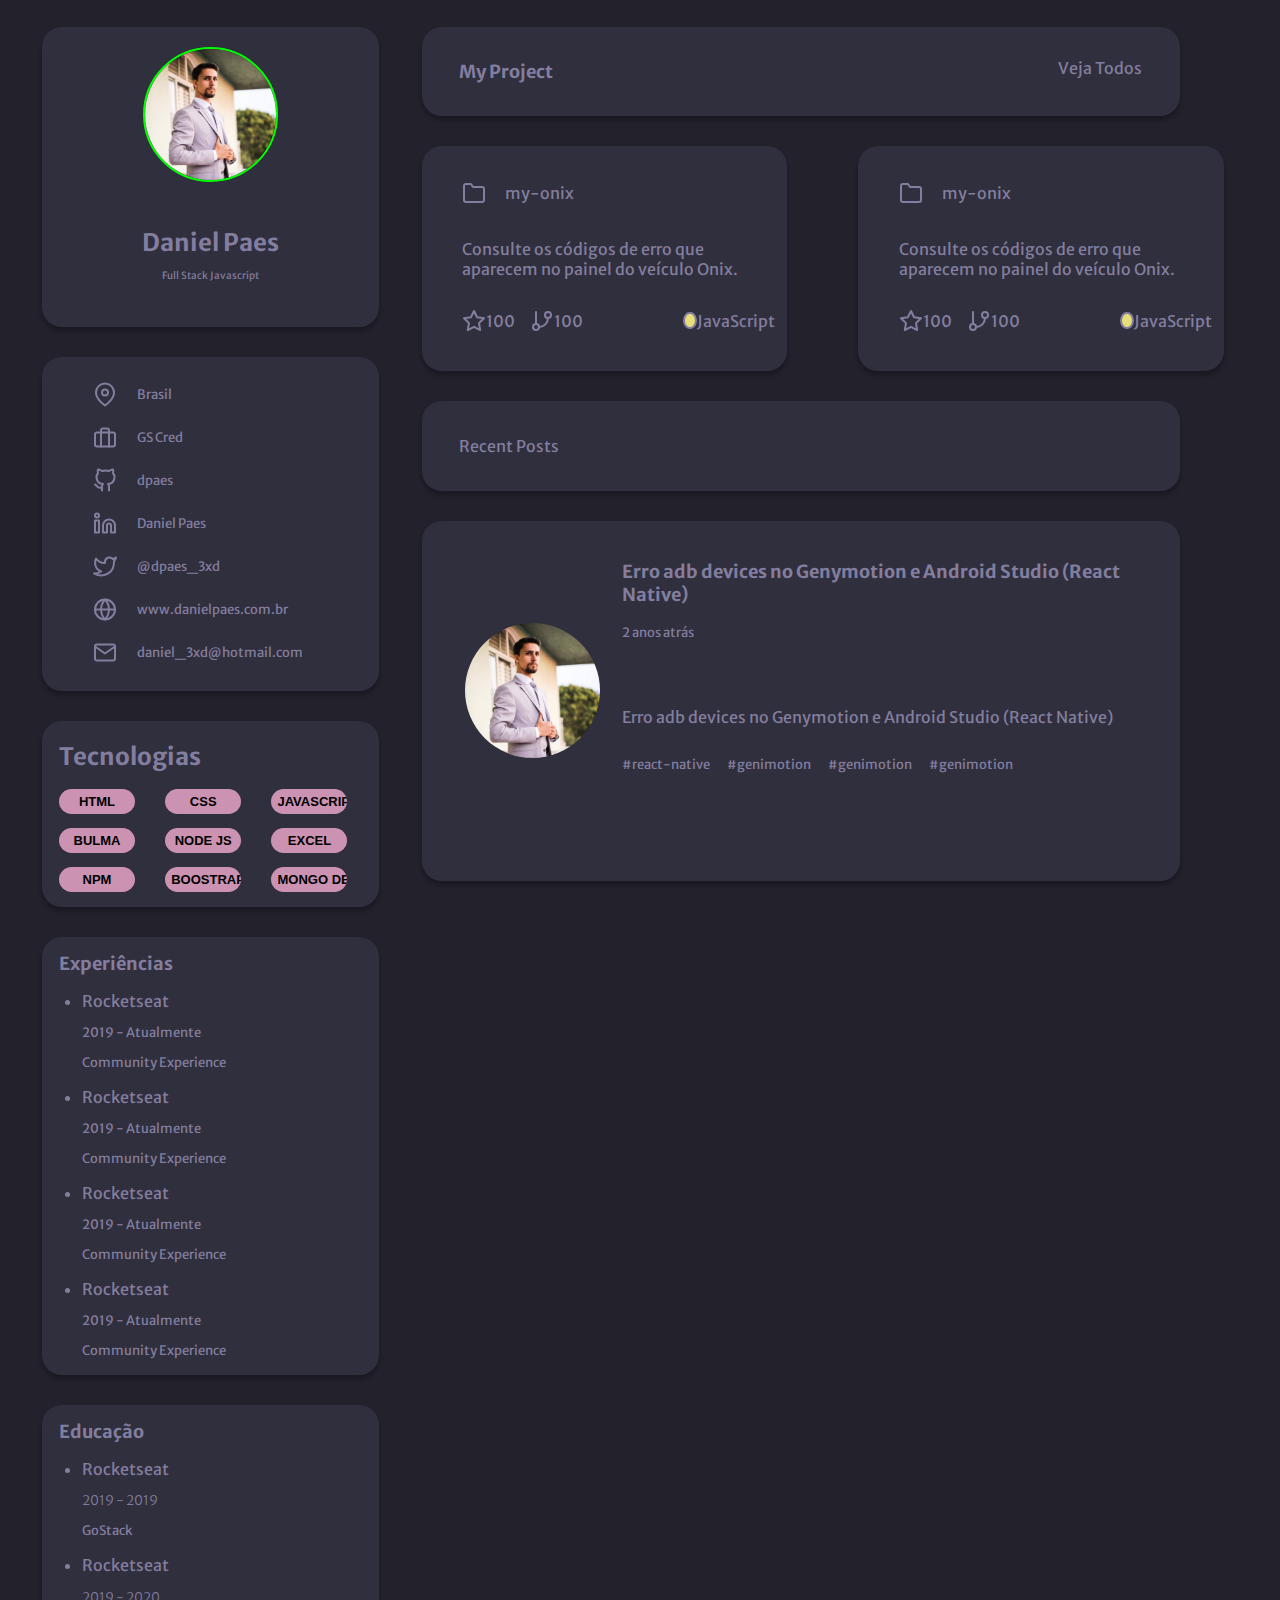
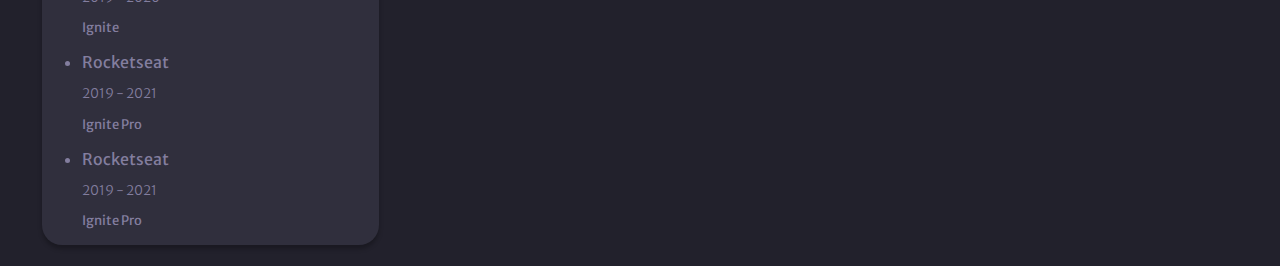
==== commit 9c3686db: "trocado imagem e troca de informações" ====
--- a/index.html
+++ b/index.html
@@ -24,7 +24,7 @@
         <div class="box box-profile">
           <br />
           <img
-            src="./images/images.png"
+            src="./images/foto perfil.jpg"
             alt="Foto Perfil"
             class="imgProfileRound"
           />
@@ -281,7 +281,7 @@
         <div class="box box-posts">
           <div class="box-img-post">
             <img
-              src="./images/images.png"
+              src="./images/foto perfil.jpg"
               alt="Foto Perfil"
               class="imgPostRound"
             />
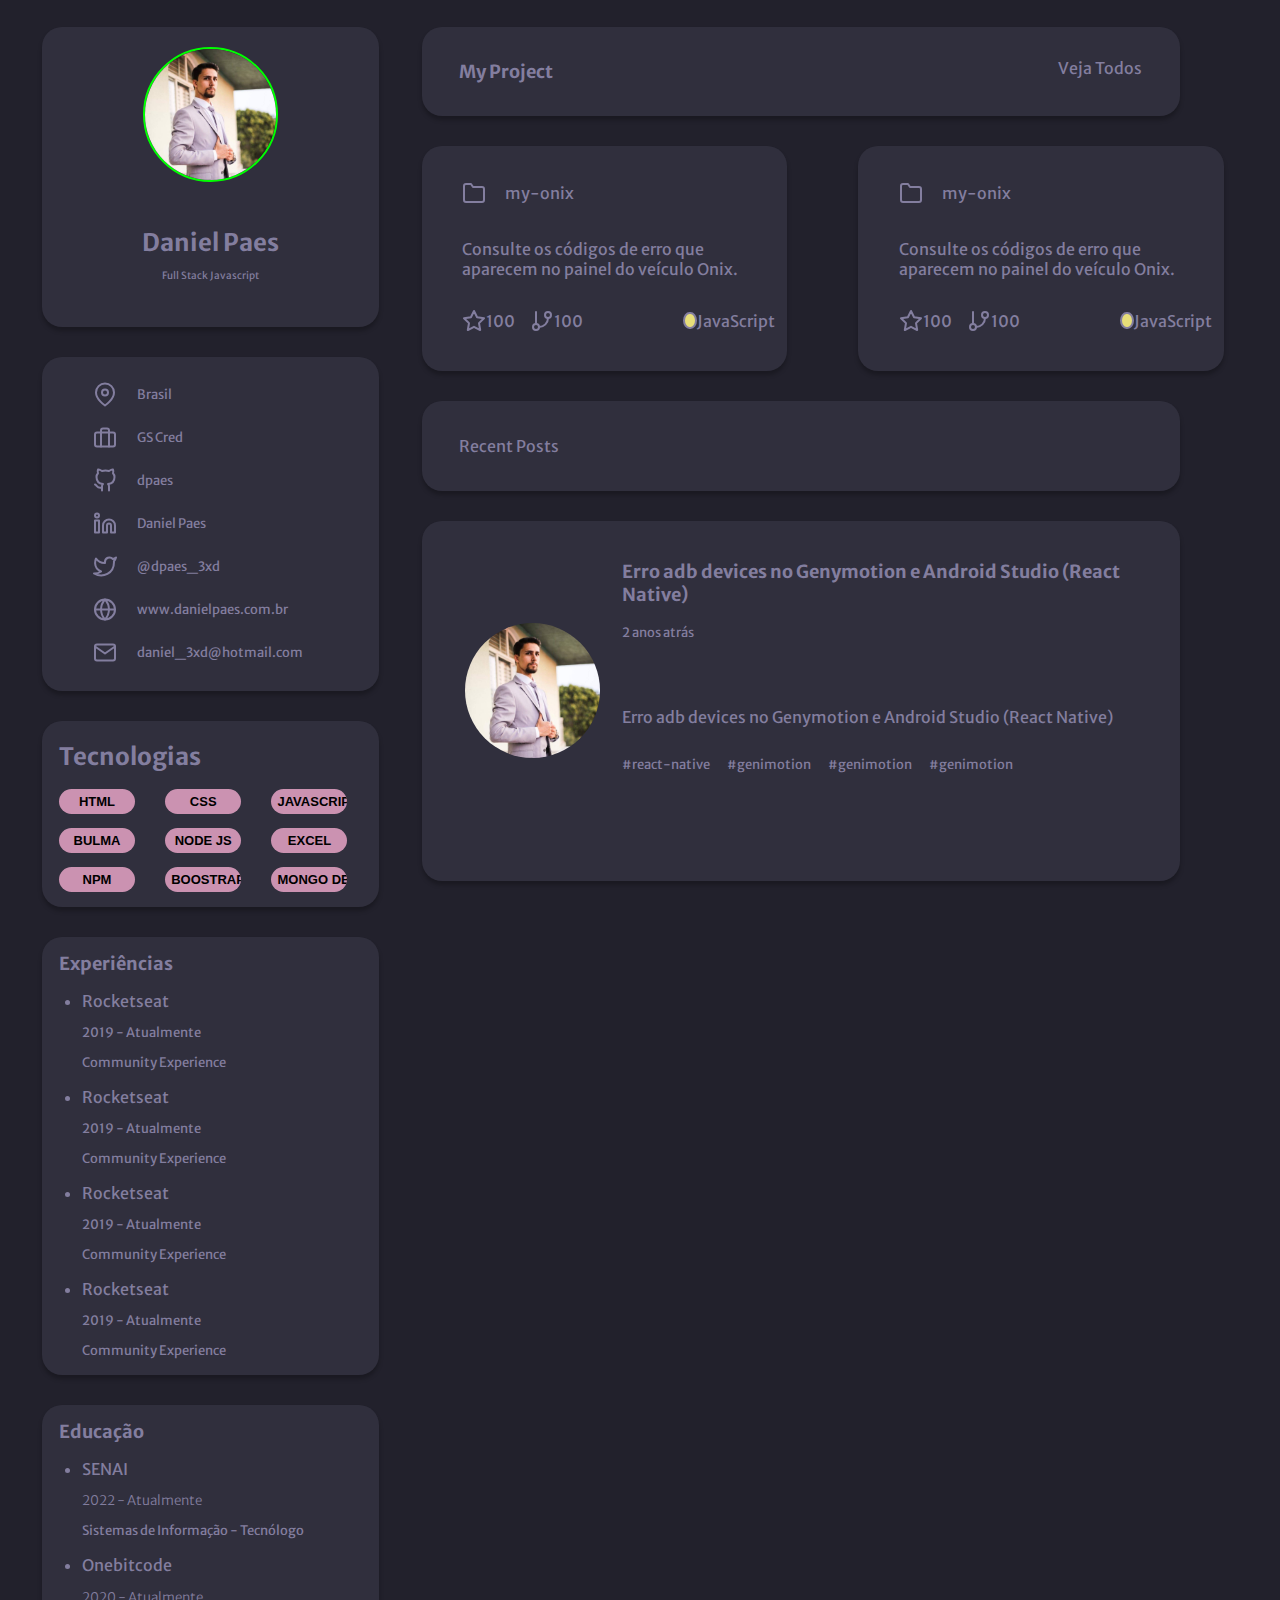
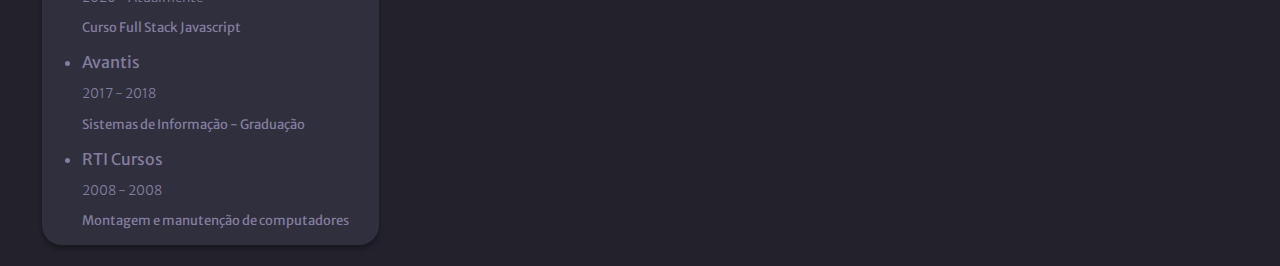
==== commit 6be2616c: "modificação de conteudo" ====
--- a/index.html
+++ b/index.html
@@ -191,24 +191,24 @@
         <div class="box box-education">
           <div><h2 id="title-education">Educação</h2></div>
           <ul>
-            <li>Rocketseat</li>
-            <p id="subsub-title-education1">2019 - 2019</p>
-            <p>GoStack</p>
+            <li>SENAI</li>
+            <p id="subsub-title-education1">2022 - Atualmente</p>
+            <p>Sistemas de Informação - Tecnólogo</p>
           </ul>
           <ul>
-            <li>Rocketseat</li>
-            <p id="subsub-title-education2">2019 - 2020</p>
-            <p>Ignite</p>
+            <li>Onebitcode</li>
+            <p id="subsub-title-education2">2020 - Atualmente</p>
+            <p>Curso Full Stack Javascript</p>
           </ul>
           <ul>
-            <li>Rocketseat</li>
-            <p id="subsub-title-education3">2019 - 2021</p>
-            <p>Ignite Pro</p>
+            <li>Avantis</li>
+            <p id="subsub-title-education3">2017 - 2018</p>
+            <p>Sistemas de Informação - Graduação</p>
           </ul>
           <ul>
-            <li>Rocketseat</li>
-            <p id="subsub-title-education4">2019 - 2021</p>
-            <p>Ignite Pro</p>
+            <li>RTI Cursos</li>
+            <p id="subsub-title-education4">2008 - 2008</p>
+            <p>Montagem e manutenção de computadores</p>
           </ul>
         </div>
       </div>
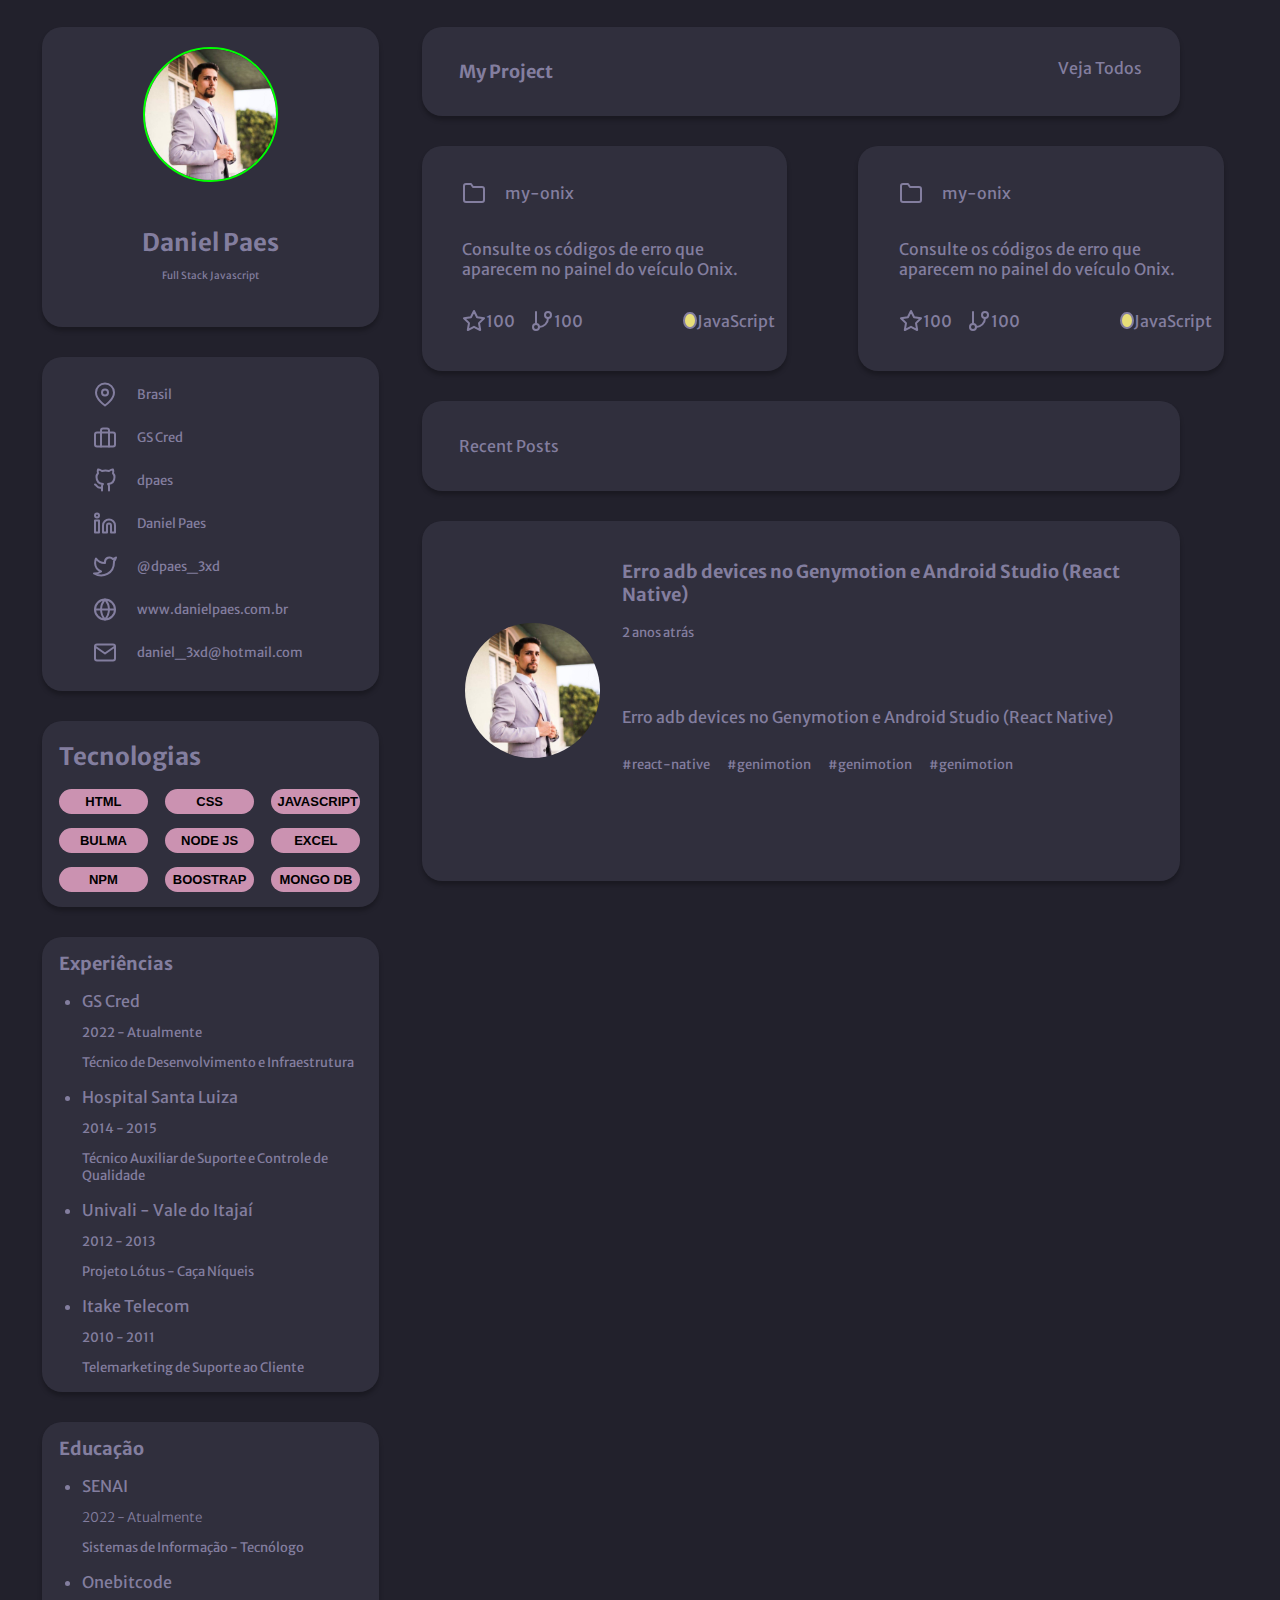
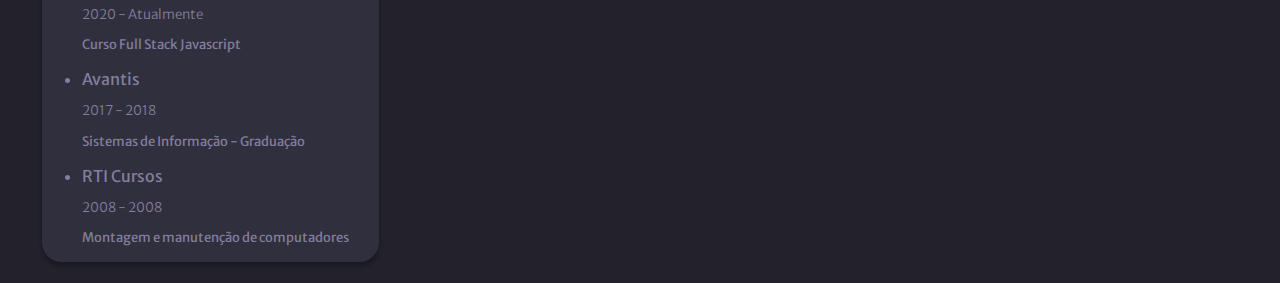
==== commit 3bf75818: "mod final" ====
--- a/index.html
+++ b/index.html
@@ -4,161 +4,126 @@
     <meta charset="UTF-8" />
     <meta http-equiv="X-UA-Compatible" content="IE=edge" />
     <meta name="viewport" content="width=device-width, initial-scale=1.0" />
-    <link
-      rel="shortcut icon"
-      href="../assets/favicon.ico"
-      type="image/x-icon"
-    />
+    <!-- link do favicon para aparecer junto com o title -->
+    <link rel="shortcut icon" href="../assets/favicon.ico" type="image/x-icon"/>
     <title>Projeto Portifólio</title>
+    <!-- link das fontes MerriweatherSans com weight 700, 500 e 400-->
     <link rel="preconnect" href="https://fonts.googleapis.com" />
     <link rel="preconnect" href="https://fonts.gstatic.com" crossorigin />
-    <link
-      href="https://fonts.googleapis.com/css2?family=Merriweather+Sans:wght@400;500;700&display=swap"
-      rel="stylesheet"
-    />
+    <link href="https://fonts.googleapis.com/css2?family=Merriweather+Sans:wght@400;500;700&display=swap"
+      rel="stylesheet"/>
+    <!-- link do arquivo css -->
     <link rel="stylesheet" href="./style.css" />
   </head>
   <body>
+    <!-- div mestra\/ -->
     <div class="container">
+      <!-- div referente a coluna do lado esquerdo\/ -->
       <div class="box box-left">
+        <!-- div do perfil\/ -->
         <div class="box box-profile">
-          <br />
-          <img
-            src="./images/foto perfil.jpg"
-            alt="Foto Perfil"
-            class="imgProfileRound"
-          />
-          <p class="title-boxes">Daniel Paes</p>
-          <p class="miniText-boxes">Full Stack Javascript</p>
+          <br/>
+          <img src="./images/foto perfil.jpg" alt="Foto Perfil" class="imgProfileRound"/>
+          <p class="title-boxes" id="title-profile">Daniel Paes</p>
+          <p class="subtitle-boxes" id="subtitle-profile">Full Stack Javascript</p>
         </div>
         <div class="box box-links">
           <div class="box-inside-links">
             <div class="box-image-links" id="localizacaoDiv">
-              <img
-                src="./assets/map-pin.svg"
-                alt="Localização Icon"
-                class="linksIcons"
-              />
-              <p>
-                <a
-                  id="localizacaoLink"
+              <img src="./assets/map-pin.svg" alt="Localização Icon" class="linksIcons"/>
+              <p>
+                <a id="localizacaoLink"
                   href="https://www.google.com.br/search?q=brasil+localização&sxsrf=ALiCzsbPzWSX9KMfGEysmFuiwO-oyXqjLA%3A1670632378542&ei=utOTY6zbIOLT1sQPnu6x0A8&gs_ssp=eJzj4tDP1TcwNE0rMmD0EkkqSizOzFHIyU9OzMmsSjy8_PDifACklgwG&oq=Brasil+localiza&gs_lcp=[base64]&sclient=gws-wiz-serp"
-                  >Brasil</a
-                >
-              </p>
-            </div>
-
-            <div class="box-image-links">
-              <img
-                src="./assets/briefcase.svg"
-                alt="Mala Icon"
-                class="linksIcons"
-              />
-              <p><a href="https://gscrd.com.br" id="malaLink">GS Cred</a></p>
-            </div>
-
-            <div class="box-image-links">
-              <img
-                src="./assets/github.svg"
-                alt="githubIcon"
-                class="linksIcons"
-              />
+                  >Brasil
+                </a>
+              </p>
+            </div>
+            <div class="box-image-links">
+              <img src="./assets/briefcase.svg" alt="Mala Icon" class="linksIcons"/>
+              <p>
+                <a href="https://gscrd.com.br" id="malaLink">GS Cred</a>
+              </p>
+            </div>
+            <div class="box-image-links">
+              <img src="./assets/github.svg" alt="githubIcon" class="linksIcons"/>
               <p>
                 <a href="https://github.com/dpaes" id="githubLink">dpaes</a>
               </p>
             </div>
-
-            <div class="box-image-links">
-              <img
-                src="./assets/linkedin.svg"
-                alt="linkedinIcon"
-                class="linksIcons"
-              />
-              <p>
-                <a
-                  href="https://www.linkedin.com/in/daniel-paes-683091b6/"
-                  id="linkedinLink"
-                  >Daniel Paes</a
-                >
-              </p>
-            </div>
-
-            <div class="box-image-links">
-              <img
-                src="./assets/twitter.svg"
-                alt="twitterIcon"
-                class="linksIcons"
-              />
-              <p>
-                <a href="https://twitter.com/dpaes_3xd" id="twitterLink"
-                  >@dpaes_3xd</a
-                >
-              </p>
-            </div>
-
-            <div class="box-image-links">
-              <img
-                src="./assets/globe.svg"
-                alt="globeIcon"
-                class="linksIcons"
-              />
+            <div class="box-image-links">
+              <img src="./assets/linkedin.svg" alt="linkedinIcon" class="linksIcons"/>
+              <p>
+                <a href="https://www.linkedin.com/in/daniel-paes-683091b6/" id="linkedinLink">
+                  Daniel Paes
+                </a>
+              </p>
+            </div>
+            <div class="box-image-links">
+              <img src="./assets/twitter.svg" alt="twitterIcon" class="linksIcons"/>
+              <p>
+                <a href="https://twitter.com/dpaes_3xd" id="twitterLink">
+                  @dpaes_3xd
+                </a>
+              </p>
+            </div>
+            <div class="box-image-links">
+              <img src="./assets/globe.svg" alt="globeIcon" class="linksIcons"/>
               <p>
                 <a href="./index.html" id="globeLink">www.danielpaes.com.br</a>
               </p>
             </div>
-
             <div class="box-image-links" id="mailDiv">
               <img src="./assets/mail.svg" alt="mailIcon" class="linksIcons" />
               <p>
-                <a href="mailto:daniel_3xd@hotmail.com" id="mailLink"
-                  >daniel_3xd@hotmail.com</a
-                >
+                <a href="mailto:daniel_3xd@hotmail.com" id="mailLink">
+                  daniel_3xd@hotmail.com
+                </a>
               </p>
             </div>
           </div>
         </div>
         <div class="box box-tech">
           <div class="div-title-tech">
-            <br />
+            <br/>
             <h2 class="title-boxes" id="title-tech">Tecnologias</h2>
           </div>
           <div class="box-techButtons">
             <a
               href="https://www.google.com.br/search?q=html+linguagem&sxsrf=ALiCzsZhzMeEnl9hHIXZ9mH9N__MaBFzxA%3A1670960463679&source=hp&ei=T9WYY_emJvTZ5OUPt6yRqA4&iflsig=AJiK0e8AAAAAY5jjX_PREpborQSky0hSJ7rbGQZFdaAv&ved=0ahUKEwi3ivnmrPf7AhX0LLkGHTdWBOUQ4dUDCAg&uact=5&oq=html+linguagem&gs_lcp=[base64]&sclient=gws-wiz"
-              ><input type="button" value="HTML" class="techButtons"
-            /></a>
+              ><input type="button" value="HTML" class="techButtons"/>
+            </a>
             <a
               href="https://www.google.com.br/search?q=css+estiliza%C3%A7%C3%A3o+conceito&sxsrf=ALiCzsbkZ0PBfuZKqPgZ4ZmSOlGvsxYZgw%3A1670960603937&ei=29WYY47gOPy45OUP6MiQ-AU&ved=0ahUKEwjOueyprff7AhV8HLkGHWgkBF8Q4dUDCA8&uact=5&oq=css+estiliza%C3%A7%C3%A3o+conceito&gs_lcp=[base64]&sclient=gws-wiz-serp"
-              ><input type="button" value="CSS" class="techButtons"
-            /></a>
+              ><input type="button" value="CSS" class="techButtons"/>
+            </a>
             <a
               href="https://www.google.com.br/search?q=javascript+linguagem&sxsrf=ALiCzsb4NQsm0E6KUEag2fg8eOnVT8cShg%3A1670960628471&ei=9NWYY8GsHKqp5OUPsOmL2Ag&ved=0ahUKEwjB9sW1rff7AhWqFLkGHbD0AosQ4dUDCA8&uact=5&oq=javascript+linguagem&gs_lcp=[base64]&sclient=gws-wiz-serp"
-              ><input type="button" value="JAVASCRIPT" class="techButtons"
-            /></a>
+              ><input type="button" value="JAVASCRIPT" class="techButtons"/>
+            </a>
             <a
               href="https://www.google.com.br/search?q=bulma+conceito&sxsrf=ALiCzsZZXixVjg-93bVF7JwyoxuUIA0xDw%3A1670960660800&ei=FNaYY-TAMIfM5OUP1Z2U4AQ&ved=0ahUKEwjkmvvErff7AhUHJrkGHdUOBUwQ4dUDCA8&uact=5&oq=bulma+conceito&gs_lcp=[base64]&sclient=gws-wiz-serp"
-              ><input type="button" value="BULMA" class="techButtons"
-            /></a>
+              ><input type="button" value="BULMA" class="techButtons"/>
+            </a>
             <a
               href="https://www.google.com.br/search?q=node+js+conceito&sxsrf=ALiCzsa2fGUjjx_7qilzR3RGC7v1F-a2Zg%3A1670960665445&ei=GdaYY-HqGpm55OUP7NS9gAY&ved=0ahUKEwih25bHrff7AhWZHLkGHWxqD2AQ4dUDCA8&uact=5&oq=node+js+conceito&gs_lcp=[base64]&sclient=gws-wiz-serp"
-              ><input type="button" value="NODE JS" class="techButtons"
-            /></a>
+              ><input type="button" value="NODE JS" class="techButtons"/>
+            </a>
             <a
               href="https://www.google.com.br/search?q=excel+conceito&sxsrf=ALiCzsbgQpbEkw7qY6MT7fXTz-KvOwJERA%3A1670960679384&ei=J9aYY9OJF-vC5OUP58CD0AQ&ved=0ahUKEwiTuenNrff7AhVrIbkGHWfgAEoQ4dUDCA8&uact=5&oq=excel+conceito&gs_lcp=[base64]&sclient=gws-wiz-serp"
-              ><input type="button" value="EXCEL" class="techButtons"
-            /></a>
+              ><input type="button" value="EXCEL" class="techButtons"/>
+            </a>
             <a
               href="https://www.google.com.br/search?q=npm+conceito&sxsrf=ALiCzsacpAGDYYOgwIVZXQW5hNrl3dX09w%3A1670960698427&ei=OtaYY9zRGcT05OUP7qWn2AY&ved=0ahUKEwjc1vPWrff7AhVEOrkGHe7SCWsQ4dUDCA8&uact=5&oq=npm+conceito&gs_lcp=[base64]&sclient=gws-wiz-serp"
-              ><input type="button" value="NPM" class="techButtons"
-            /></a>
+              ><input type="button" value="NPM" class="techButtons"/>
+            </a>
             <a
               href="https://www.google.com.br/search?q=boostrap+framework+conceito&sxsrf=ALiCzsYmTjbqN5pPUK8CdmR3lC5erreUwg%3A1670960727521&ei=V9aYY8SzH8DE5OUPqtqgyA8&ved=0ahUKEwiEu-Pkrff7AhVAIrkGHSotCPkQ4dUDCA8&uact=5&oq=boostrap+framework+conceito&gs_lcp=[base64]&sclient=gws-wiz-serp"
-              ><input type="button" value="BOOSTRAP" class="techButtons"
-            /></a>
+              ><input type="button" value="BOOSTRAP" class="techButtons"/>
+            </a>
             <a
               href="https://www.google.com.br/search?q=mongo+db+conceito&sxsrf=ALiCzsZswDIr2TInGwCUTdfmWerCLItRCw%3A1670960731323&ei=W9aYY_CxE7Sr5OUPy4m_gAY&ved=0ahUKEwiwy8vmrff7AhW0FbkGHcvED2AQ4dUDCA8&uact=5&oq=mongo+db+conceito&gs_lcp=[base64]&sclient=gws-wiz-serp"
-              ><input type="button" value="MONGO DB" class="techButtons"
-            /></a>
+              ><input type="button" value="MONGO DB" class="techButtons"/>
+            </a>
           </div>
         </div>
         <div class="box box-experiences">
@@ -167,24 +132,24 @@
           </div>
           <div>
             <ul>
-              <li>Rocketseat</li>
-              <p id="#subsub-title-experiences">2019 - Atualmente</p>
-              <p>Community Experience</p>
-            </ul>
-            <ul>
-              <li>Rocketseat</li>
-              <p id="#subsub-title-experiences">2019 - Atualmente</p>
-              <p>Community Experience</p>
-            </ul>
-            <ul>
-              <li>Rocketseat</li>
-              <p id="#subsub-title-experiences">2019 - Atualmente</p>
-              <p>Community Experience</p>
-            </ul>
-            <ul>
-              <li>Rocketseat</li>
-              <p id="#subsub-title-experiences">2019 - Atualmente</p>
-              <p>Community Experience</p>
+              <li>GS Cred</li>
+              <p id="#subsub-title-experiences1">2022 - Atualmente</p>
+              <p>Técnico de Desenvolvimento e Infraestrutura</p>
+            </ul>
+            <ul>
+              <li>Hospital Santa Luiza</li>
+              <p id="#subsub-title-experiences2">2014 - 2015</p>
+              <p>Técnico Auxiliar de Suporte e Controle de Qualidade</p>
+            </ul>
+            <ul>
+              <li>Univali - Vale do Itajaí</li>
+              <p id="#subsub-title-experiences3">2012 - 2013</p>
+              <p>Projeto Lótus - Caça Níqueis</p>
+            </ul>
+            <ul>
+              <li>Itake Telecom</li>
+              <p id="#subsub-title-experiences4">2010 - 2011</p>
+              <p>Telemarketing de Suporte ao Cliente</p>
             </ul>
           </div>
         </div>
@@ -214,12 +179,16 @@
       </div>
       <div class="box box-right">
         <div class="box box-myprojects">
-          <div class="myprojects-items"><p id="title-myprojects">My Project</p></div>
-          <div class="myprojects-items"><p>Veja Todos</p></div>
+          <div class="myprojects-items">
+            <p id="title-myprojects">My Project</p>
+          </div>
+          <div class="myprojects-items">
+            <p id="other-option-myprojects">Veja Todos</p>
+          </div>
         </div>
         <div class="box box-projectOne">
           <div class="box-projectOne-folder">
-            <img src="./assets/folder.svg" alt="Folder" class="linksIcons" />
+            <img src="./assets/folder.svg" alt="Folder" class="linksIcons"/>
             <p>my-onix</p>
           </div>
           <p>
@@ -227,19 +196,16 @@
           </p>
           <div class="box-icons-assets">
             <div class="box-projectOne-star">
-              <img src="./assets/star.svg" alt="Star" class="linksIcons" />
+              <img src="./assets/star.svg" alt="Star" class="linksIcons"/>
               <p>100</p>
             </div>
             <div class="box-projectOne-git-branch">
-              <img
-                src="./assets/git-branch.svg"
-                alt="Git-Branch"
-                class="linksIcons"
-              />
+              <img src="./assets/git-branch.svg" alt="Git-Branch" class="linksIcons"/>
               <p>100</p>
             </div>
             <div class="box-icon-language">
               <div class="align-box-icon-language">
+                <!-- icone amarelo ao lado do javascript\/ -->
                 <div class="icon-language"></div>
                 <p>JavaScript</p>
               </div>
@@ -248,7 +214,7 @@
         </div>
         <div class="box box-projectTwo">
           <div class="box-projectTwo-folder">
-            <img src="./assets/folder.svg" alt="Folder" class="linksIcons" />
+            <img src="./assets/folder.svg" alt="Folder" class="linksIcons"/>
             <p>my-onix</p>
           </div>
           <p>
@@ -256,19 +222,16 @@
           </p>
           <div class="box-icons-assets">
             <div class="box-projectTwo-star">
-              <img src="./assets/star.svg" alt="Star" class="linksIcons" />
+              <img src="./assets/star.svg" alt="Star" class="linksIcons"/>
               <p>100</p>
             </div>
             <div class="box-projectTwo-git-branch">
-              <img
-                src="./assets/git-branch.svg"
-                alt="Git-Branch"
-                class="linksIcons"
-              />
+              <img src="./assets/git-branch.svg" alt="Git-Branch" class="linksIcons"/>
               <p>100</p>
             </div>
             <div class="box-icon-language">
               <div class="align-box-icon-language">
+                <!-- icone amarelo ao lado do javascript\/ -->
                 <div class="icon-language"></div>
                 <p>JavaScript</p>
               </div>
@@ -280,13 +243,9 @@
         </div>
         <div class="box box-posts">
           <div class="box-img-post">
-            <img
-              src="./images/foto perfil.jpg"
-              alt="Foto Perfil"
-              class="imgPostRound"
-            />
-          </div>
-          <br />
+            <img src="./images/foto perfil.jpg" alt="Foto Perfil" class="imgPostRound"/>
+          </div>
+          <br/>
           <div class="box-align-post-middleTop">
             <p>
               Erro adb devices no Genymotion e Android Studio (React Native)
@@ -309,4 +268,4 @@
       </div>
     </div>
   </body>
-</html>
+</html>--- a/style.css
+++ b/style.css
@@ -10,6 +10,7 @@
   --border-profile-img: #00ff00;
   --box-shadow: rgba(0, 0, 0, 0.25);
   --border-black-boxes: #000000;
+  --color-icon-language: #e7de79;
 }
 
 /* padronização de tamanho de tela e background para layout */
@@ -38,37 +39,32 @@
   font-weight: 700;
   font-size: x-large;
   display: inline;
-  margin-top: 5vh;
-  margin-bottom: 0.5px;
-}
-
-.miniText-boxes {
+}
+
+.subtitle-boxes {
   font-weight: 400;
   font-size: x-small;
   display: inline;
-  margin-bottom: 5vh;
 }
 
 /* classe para estilização comum das divs */
 .box {
-  box-sizing: inherit;
+  box-sizing: border-box;
   color: var(--text-color);
 }
 
 /* div que alinha coluna esquerda com divs menores */
 .box-left {
   display: flex;
-  border: inherit;
   flex-direction: column;
   align-items: center;
-  align-content: center;
   width: 50%;
   height: 100%;
   justify-content: space-around;
   gap: 30px;
 }
 
-/* div filho da box-left, responsável pela foto de perfil, nome e função do individuo. */
+/* 1º div filho da box-left, responsável pela foto de perfil, nome e função do individuo. */
 .box-profile {
   background-color: var(--bg-cards);
   order: -2;
@@ -83,7 +79,18 @@
   align-items: center;
 }
 
-/* classe da imagem do perfil do individuo */
+/* estilização titulo do perfil */
+#title-profile{
+  margin-top: 5vh;
+  margin-bottom: 0.5px;
+}
+
+/* estilização subtitulo do perfil */
+#subtitle-profile{
+  margin-bottom: 5vh;
+}
+
+/* classe da imagem do perfil */
 .imgProfileRound {
   box-sizing: inherit;
   border-radius: 50%;
@@ -92,7 +99,7 @@
   border: 2px solid var(--border-profile-img);
 }
 
-/* div filho da box-left, responsável pelos links relacionados ao individuo */
+/* 2º div filho da box-left, responsável pelos links relacionados ao individuo */
 .box-links {
   background-color: var(--bg-cards);
   order: -1;
@@ -128,6 +135,7 @@
   margin-top: 5%;
 }
 
+/* remove sublinhado da div dos links e estiliza com cor padrão */
 #localizacaoLink,
 #malaLink,
 #githubLink,
@@ -144,13 +152,13 @@
   margin-bottom: 5%;
 }
 
-/* troca a cor dos icones do box-links */
+/* troca a cor dos icones de preto para a cor padrão do box-links */
 .linksIcons {
   filter: invert(53%) sepia(8%) saturate(1097%) hue-rotate(209deg)
     brightness(94%) contrast(87%);
 }
 
-/* div filho de box-left, responsável pela organização dos botões de tecnologias do individuo. */
+/* 3º div filho de box-left, responsável pela organização dos botões de tecnologias do individuo. */
 .box-tech {
   background-color: var(--bg-cards);
   order: 0;
@@ -164,14 +172,17 @@
   padding-bottom: 2.5%;
 }
 
+/* ajusta alinhamento do titulo da box-tech */
 #title-tech {
   margin-left: 5%;
 }
 
+/* div que envolve o titulo da box-tech */
 .div-title-tech {
   width: 100%;
 }
 
+/* div que envolve os botões da box-tech*/
 .box-techButtons {
   display: grid;
   grid-template-columns: 1fr 1fr 1fr;
@@ -184,17 +195,18 @@
   background-color: var(--bg-techs);
   border-radius: 20px;
   box-sizing: inherit;
-  width: 5vw;
+  width: 6vw;
   height: 2.5vh;
   font-size: small;
   font-weight: bold;
   text-align: center;
   color: var(--border-black-boxes);
+  /* necessário\/ pois os botões tem por padrão uma pequena borda */
   border: none;
   cursor: pointer;
 }
 
-/* div filho do box-left, responsável pela lista de experiencias com suas estilizações */
+/* 4º div filho do box-left, responsável pela lista de experiencias com suas estilizações */
 .box-experiences {
   background-color: var(--bg-cards);
   order: 1;
@@ -204,6 +216,7 @@
   box-shadow: 0px 4px 4px var(--box-shadow);
 }
 
+/* titulo da box-experiences */
 #title-experiences {
   margin-left: 5%;
   font-size: large;
@@ -211,24 +224,30 @@
   font-style: normal;
 }
 
+/* estilização de fontes dos titulos secundarios da box-experiences */
 .box-experiences div ul li{
   font-size: medium;
   font-weight: 400;
   font-style: normal;
 }
 
+/* estilização de fontes dos paragrafos da box-experiences*/
 .box-experiences div ul p{
   font-size: small;
   font-weight: 400;
   font-style: normal;
 }
 
-#subsub-title-experiences{
+/* estilização das datas da box-experiences */
+#subsub-title-experiences1,
+#subsub-title-experiences2,
+#subsub-title-experiences3,
+#subsub-title-experiences4{
   font-weight: 300;
   font-size: smaller;
 }
 
-/* div filho do box-left, responsável por listar os cursos do individuo. */
+/* 5º div filho do box-left, responsável por listar os cursos do individuo. */
 .box-education {
   background-color: var(--bg-cards);
   order: 2;
@@ -239,6 +258,7 @@
   box-shadow: 0px 4px 4px var(--box-shadow);
 }
 
+/* titulo da box-education e seus styles */
 #title-education {
   margin-left: 5%;
   font-weight: 700;
@@ -246,18 +266,21 @@
   font-style: normal;
 }
 
+/* estilização dos titulos secundarios da box-education */
 .box-education div ul li{
   font-size: medium;
   font-weight: 400;
   font-style: normal;
 }
 
+/* estilização dos paragrafos da box-education */
 .box-education ul p{
   font-size: small;
   font-weight: 400;
   font-style: normal;
 }
 
+/* estilização das datas da box-education */
 #subsub-title-education1,
 #subsub-title-education2,
 #subsub-title-education3,
@@ -281,7 +304,7 @@
   gap: 30px;
 }
 
-/* div filho de box-right, responsável por apresentar os projetos */
+/* 1º div filho de box-right, responsável por apresentar os projetos */
 .box-myprojects {
   width: 90%;
   height: auto;
@@ -307,6 +330,12 @@
   font-size: large;
 }
 
+#other-option-myprojects{
+  font-weight: 400;
+  font-style: normal;
+  font-size: medium;
+}
+
 /* div filho de box-right, responsável por apresentar o primeiro projeto */
 .box-projectOne {
   width: 90%;
@@ -318,6 +347,7 @@
   padding: 5% 10% 5% 10%;
 }
 
+/* alinhamento do folder dos assets com o texto */
 .box-projectOne-folder,
 .box-projectTwo-folder {
   display: inline-flex;
@@ -360,8 +390,8 @@
 }
 
 .icon-language {
-  background-color: #e7de79;
-  border: 2px solid #837e9f;
+  background-color: var(--color-icon-language);
+  border: 2px solid var(--text-color);
   border-radius: 50%;
   width: 0.75vw;
   height: 1.5vh;
@@ -466,4 +496,4 @@
   gap: 5%;
   font-size: small;
   white-space: nowrap;
-}
+}